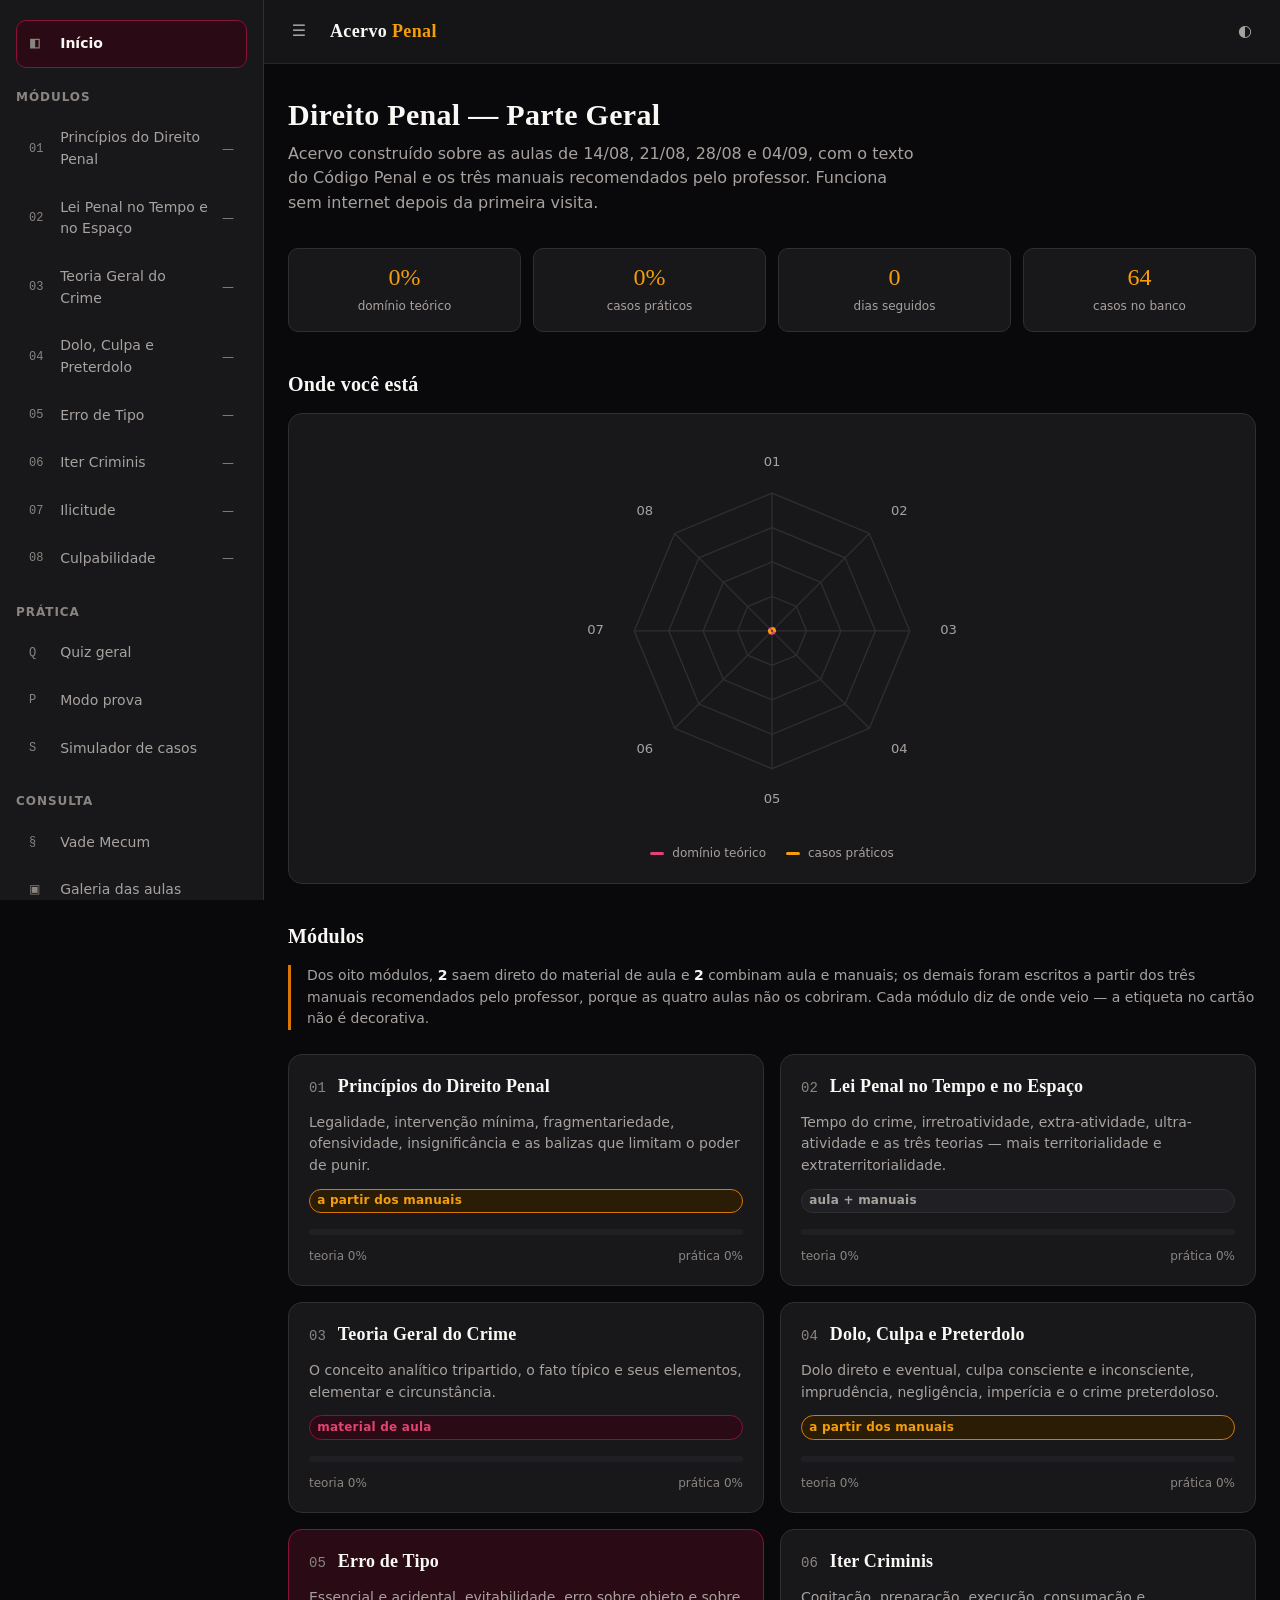
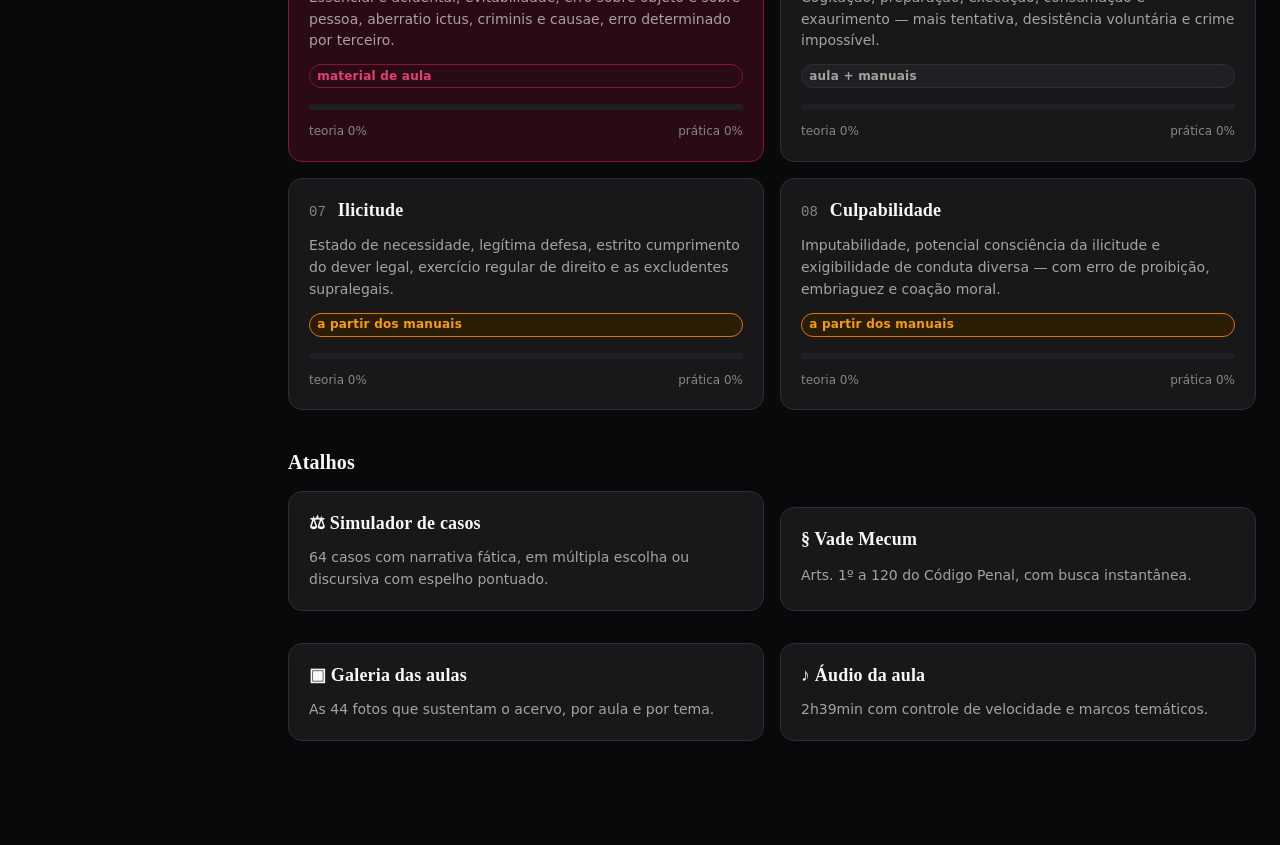
==== index.html @ da3bcff2 "feat: as 7 paginas do acervo, PWA instalavel e conteudo dos 8 modulos Fase 3 do plano.  PAGINAS inde" ====
<!doctype html>
<html lang="pt-BR">
<head>
  <meta charset="utf-8">
  <meta name="viewport" content="width=device-width, initial-scale=1, viewport-fit=cover">
  <title>Acervo Penal — Direito Penal, Parte Geral</title>
  <meta name="description" content="Acervo de estudos de Direito Penal (Parte Geral): módulos, Vade Mecum, simulador de casos práticos, quiz e o áudio das aulas. Funciona offline.">
  <meta name="theme-color" content="#09090B">

  <link rel="manifest" href="manifest.json">
  <link rel="icon" href="favicon.ico" sizes="any">
  <meta name="apple-mobile-web-app-capable" content="yes">
  <meta name="apple-mobile-web-app-status-bar-style" content="black-translucent">
  <meta name="apple-mobile-web-app-title" content="Acervo Penal">

  <link rel="stylesheet" href="css/variables.css">
  <link rel="stylesheet" href="css/base.css">
  <link rel="stylesheet" href="css/layout.css">
  <link rel="stylesheet" href="css/components.css">
  <link rel="stylesheet" href="css/paginas.css">
</head>
<body class="tem-bottomnav">

<a class="skip-link" href="#conteudo">Pular para o conteúdo</a>
<div class="sidebar-backdrop" id="sidebarBackdrop"></div>
<aside class="sidebar" id="sidebar" aria-label="Navegação do acervo"></aside>

<div class="app">
  <header class="topbar">
    <button class="icon-btn menu-toggle" id="btnMenu" aria-label="Abrir menu" aria-expanded="false" aria-controls="sidebar">☰</button>
    <a class="topbar-marca" href="index.html">Acervo <span>Penal</span></a>
    <span class="topbar-espaco"></span>
    <button class="icon-btn" id="btnTema" aria-label="Alternar tema claro e escuro" aria-pressed="false">◐</button>
  </header>

  <main class="main" id="conteudo">
    <div class="container">
      <div class="pagina-cabecalho">
        <h1 class="pagina-titulo">Direito Penal — Parte Geral</h1>
        <p class="pagina-sub">
          Acervo construído sobre as aulas de 14/08, 21/08, 28/08 e 04/09, com o texto
          do Código Penal e os três manuais recomendados pelo professor. Funciona sem
          internet depois da primeira visita.
        </p>
      </div>
      <div id="inicio"></div>
    </div>
  </main>
</div>

<nav class="bottom-nav" id="bottomNav" aria-label="Navegação principal"></nav>

<script src="data/bundle.js"></script>
<script src="js/storage.js"></script>
<script src="js/progress.js"></script>
<script src="js/modules.js"></script>
<script src="js/app.js"></script>
<script src="js/inicio.js"></script>
<script>
  App.iniciarShell("inicio");
  Inicio.iniciar(document.getElementById("inicio"));
</script>

<script>
/* isSecureContext é verdadeiro sob HTTPS e também em localhost, mas falso
   em file:// — que é onde o navegador recusaria o registro e a tentativa
   sujaria o console, coisa que este projeto não admite. */
if ("serviceWorker" in navigator && window.isSecureContext) {
  addEventListener("load", () => {
    navigator.serviceWorker.register("sw.js").catch(() => {});
  });
}
</script>

</body>
</html>
---- css/variables.css ----
/* ═══════════════════════════════════════════════════════════════
   Acervo Penal — tokens de design
   Paleta penalista: vinho bordô + âmbar sobre ônix.

   FONTE ÚNICA DE VERDADE. Nenhum valor cru de cor, espaço, raio,
   sombra ou duração deve aparecer nos outros arquivos CSS. Trocar a
   identidade visual inteira tem de ser editar só este arquivo — é o
   que permite a rodada de refinamento no Astra sem caçar valores.

   ─────────────────────────────────────────────────────────────
   SOBRE OS NÚMEROS DE CONTRASTE NOS COMENTÁRIOS
   Todos foram medidos (WCAG 2.1, fórmula de luminância relativa)
   contra os dois fundos reais do tema escuro: --onix-fundo #09090B
   e --onix-superficie #18181B. O par mais apertado é sempre o da
   superfície, então é ele que decide.

   Exigências: texto ≥ 4,5:1 · texto grande e componentes ≥ 3:1.

   O ACHADO QUE MOLDOU ESTA PALETA
   O vinho bordô #881337 dá 2,08:1 sobre o fundo e 1,85:1 sobre o
   card. Ele reprova não só como texto, mas até como borda ou ícone.
   Isso NÃO o desqualifica: ele continua sendo a cor da identidade —
   só que como PREENCHIMENTO, onde o contraste que importa é o do
   rótulo sobre ele (#FAF8F5 sobre #881337 = 9,02:1, folgado).

   A consequência de desenho é que o vinho manda nos fundos e o
   âmbar manda no que é interativo e no que é texto de destaque.
   Para quando a família vinho precisar mesmo virar texto, existe
   --vinho-texto, a menor variação da mesma matiz que passa.
   ═══════════════════════════════════════════════════════════════ */

:root {
  /* ── Identidade: vinho bordô ────────────────────────────────
     PREENCHIMENTO APENAS. Ver a nota do cabeçalho.               */
  --vinho:        #881337;  /* 2,08 fundo · 1,85 card — só fundo  */
  --vinho-claro:  #991B1B;  /* 2,39 · 2,13 — hover do preenchim.  */
  --vinho-fundo:  #2A0A14;  /* lavagem para faixas e selos        */

  /* Menor clareamento da matiz vinho que passa AA como texto.
     Usar em destaque tipográfico da família vinho no tema escuro. */
  --vinho-texto:  #E54274;  /* 5,08 fundo · 4,52 card — AA texto  */

  /* ── Acento: âmbar ──────────────────────────────────────────
     Passa como texto com folga nos dois fundos, então é ele que
     carrega links, ícones e números.                             */
  --ambar:        #F59E0B;  /* 9,26 fundo · 8,25 card — AA texto  */
  --ambar-escuro: #D97706;  /* 6,24 · 5,56 — AA texto e bordas    */
  --ambar-fundo:  #2B1D05;  /* lavagem para realces               */

  /* ── Ônix: fundos do tema escuro ───────────────────────────── */
  --onix-fundo:      #09090B;
  --onix-superficie: #18181B;
  --onix-elevado:    #202024;
  --onix-hover:      #27272A;
  --borda-sutil:     #2E2E33;

  /* ── Texto do tema escuro ──────────────────────────────────── */
  --pergaminho:      #FAF8F5;  /* 18,77 · 16,71 — títulos          */
  --texto-claro:     #E7E5E4;  /* 15,85 · 14,11 — corpo            */
  --texto-medio:     #A8A29E;  /*  7,89 ·  7,02 — secundário       */
  --texto-apagado:   #8A8580;  /*  5,45 ·  4,85 — legendas         */

  /* ── Estados ────────────────────────────────────────────────
     #DC2626 dá 4,12 / 3,67: aprova como COMPONENTE (≥3) e reprova
     como TEXTO (<4,5). Fica na borda e no fundo do alerta; o texto
     do alerta usa --alerta-texto.                                */
  --alerta:        #DC2626;  /* 4,12 · 3,67 — borda/fundo         */
  --alerta-texto:  #E24B4B;  /* 5,06 · 4,51 — AA texto            */
  --alerta-fundo:  #2B0D0D;
  --sucesso:       #4ADE80;  /* 12,3 · 10,9                       */
  --sucesso-fundo: #0A2416;
  --atencao:       #FBBF24;  /* 11,6 · 10,3                       */

  /* ── Botão primário ────────────────────────────────────────
     O preenchimento é o vinho da identidade; quem precisa passar
     é o rótulo sobre ele, e passa com folga.                     */
  --btn-primario-bg:       var(--vinho);
  --btn-primario-fg:       var(--pergaminho);  /* 9,02 sobre vinho */
  --btn-primario-bg-hover: var(--vinho-claro);
  --btn-primario-fg-hover: var(--pergaminho);  /* 7,84 — ainda AA  */

  /* ── Semânticos: é o que o resto do CSS consome ─────────────
     Nunca use os tokens de paleta acima diretamente nos outros
     arquivos. Consuma daqui — é o que faz o tema claro funcionar
     sem reescrever componente nenhum.                            */
  --bg:            var(--onix-fundo);
  --bg-superficie: var(--onix-superficie);
  --bg-elevado:    var(--onix-elevado);
  --bg-hover:      var(--onix-hover);
  --borda:         var(--borda-sutil);

  --texto:           var(--texto-claro);
  --texto-titulo:    var(--pergaminho);
  --texto-secundario: var(--texto-medio);
  --texto-suave:     var(--texto-apagado);

  --link:       var(--ambar);
  --link-hover: #FBBF24;
  --destaque:   var(--ambar);
  --marca:      var(--vinho);

  /* ── Níveis do simulador de casos práticos ─────────────────
     Todos medidos como texto sobre a superfície do card.         */
  --nivel-1: #4ADE80;  /* básico          — 10,9 */
  --nivel-2: #F59E0B;  /* intermediário   —  8,25 */
  --nivel-3: #E54274;  /* avançado        —  4,52 */
  --nivel-4: #C084FC;  /* alta complexid. —  6,90 */

  /* ── Correção discursiva ───────────────────────────────────── */
  --quesito-ok:      var(--sucesso);
  --quesito-parcial: var(--atencao);
  --quesito-falta:   var(--alerta-texto);

  /* ── Tipografia ────────────────────────────────────────────
     Serifada para o texto de leitura longa e para os títulos —
     é o registro do documento jurídico. Sem serifa para interface,
     rótulos e dados.                                             */
  --fonte-titulo: 'Cinzel', 'Merriweather', Georgia, serif;
  --fonte-leitura: 'Merriweather', Georgia, 'Times New Roman', serif;
  --fonte-ui: 'Source Sans 3', 'Inter', system-ui, -apple-system, sans-serif;
  --fonte-mono: 'JetBrains Mono', ui-monospace, 'Courier New', monospace;

  --texto-xs:   0.75rem;
  --texto-sm:   0.875rem;
  --texto-base: 1rem;
  --texto-lg:   1.125rem;
  --texto-xl:   1.25rem;
  --texto-2xl:  1.5rem;
  --texto-3xl:  1.875rem;
  --texto-4xl:  2.25rem;

  --entrelinha-justa:    1.25;
  --entrelinha-normal:   1.55;
  --entrelinha-relaxada: 1.75;  /* leitura longa em serifada */

  /* ── Espaçamento ───────────────────────────────────────────── */
  --esp-1:  0.25rem;
  --esp-2:  0.5rem;
  --esp-3:  0.75rem;
  --esp-4:  1rem;
  --esp-5:  1.25rem;
  --esp-6:  1.5rem;
  --esp-8:  2rem;
  --esp-10: 2.5rem;
  --esp-12: 3rem;
  --esp-16: 4rem;

  /* ── Raios ─────────────────────────────────────────────────── */
  --raio-sm:   6px;
  --raio-md:   10px;
  --raio-lg:   14px;
  --raio-xl:   20px;
  --raio-full: 999px;

  /* ── Sombras ───────────────────────────────────────────────── */
  --sombra-sm:   0 1px 3px rgba(0, 0, 0, 0.5);
  --sombra-md:   0 4px 24px rgba(0, 0, 0, 0.55);
  --sombra-lg:   0 12px 40px rgba(0, 0, 0, 0.7);
  --sombra-halo: 0 0 0 1px rgba(136, 19, 55, 0.5), 0 0 24px rgba(245, 158, 11, 0.15);

  /* ── Vidro ─────────────────────────────────────────────────── */
  --vidro-bg:     rgba(24, 24, 27, 0.85);
  --vidro-blur:   blur(16px);
  --vidro-borda:  rgba(250, 248, 245, 0.07);

  /* ── Movimento ─────────────────────────────────────────────
     Seção isolada de propósito: as microinterações da rodada no
     Astra entram aqui, sem precisar caçar durações no resto.      */
  --ease:      200ms ease-out;
  --ease-slow: 320ms cubic-bezier(0.22, 1, 0.36, 1);

  /* ── Layout ────────────────────────────────────────────────── */
  --sidebar-w:   264px;
  --conteudo-max: 1080px;
  --header-h:    64px;
  --bottomnav-h: 60px;
}

/* ═══════════════════════════════════════════════════════════════
   TEMA CLARO — "pergaminho"

   Aqui a hierarquia se inverte, e é uma inversão feliz: sobre o
   pergaminho o vinho #881337 dá 9,02:1 e vira excelente cor de
   texto e de link. Já o âmbar #D97706, que brilhava no escuro,
   despenca para 3,01:1 e reprova — precisa escurecer para #A75B05.

   Só tokens são redefinidos. Nenhum componente é reescrito.
   ═══════════════════════════════════════════════════════════════ */

[data-tema="claro"] {
  --bg:            #FAF8F5;
  --bg-superficie: #F5F1EA;
  --bg-elevado:    #EFEAE1;
  --bg-hover:      #E8E2D7;
  --borda:         #DDD5C8;

  --texto:            #1C1917;  /* 16,50 fundo · 15,53 superfície */
  --texto-titulo:     #1C1917;
  --texto-secundario: #57534E;  /*  7,20 ·  6,78 */
  --texto-suave:      #746D69;  /*  4,79 ·  4,51 — mínimo que passa */

  --link:       #881337;  /* 9,02 · 8,50 — o vinho brilha no claro */
  --link-hover: #991B1B;  /* 7,84 · 7,39 */
  --destaque:   #A75B05;  /* âmbar escurecido: 4,78 · 4,50 */
  --marca:      var(--vinho);

  --alerta-texto: #D62323;  /* 4,80 · 4,52 */
  --alerta-fundo: #FDECEC;
  --sucesso-fundo: #E8F6EC;
  --ambar-fundo:  #FBF2E0;
  --vinho-fundo:  #F7E9ED;

  /* Níveis do simulador, reescurecidos para o fundo claro. */
  --nivel-1: #15803D;
  --nivel-2: #A75B05;
  --nivel-3: #A8124A;
  --nivel-4: #7E22CE;

  --sombra-sm:   0 1px 3px rgba(28, 25, 23, 0.10);
  --sombra-md:   0 4px 24px rgba(28, 25, 23, 0.12);
  --sombra-lg:   0 12px 40px rgba(28, 25, 23, 0.16);
  --sombra-halo: 0 0 0 1px rgba(136, 19, 55, 0.35), 0 0 24px rgba(136, 19, 55, 0.10);

  --vidro-bg:    rgba(250, 248, 245, 0.88);
  --vidro-borda: rgba(28, 25, 23, 0.08);
}

/* ═══════════════════════════════════════════════════════════════
   Preferências do sistema
   ═══════════════════════════════════════════════════════════════ */

@media (prefers-reduced-motion: reduce) {
  :root { --ease: 1ms linear; --ease-slow: 1ms linear; }
  *, *::before, *::after {
    animation-duration: 1ms !important;
    animation-iteration-count: 1 !important;
    transition-duration: 1ms !important;
    scroll-behavior: auto !important;
  }
}

@media (prefers-contrast: more) {
  :root {
    --texto-secundario: var(--texto-claro);
    --texto-suave:      var(--texto-medio);
    --borda:            #4A4A52;
  }
  [data-tema="claro"] {
    --texto-secundario: #1C1917;
    --texto-suave:      #44403C;
    --borda:            #B9AE9C;
  }
}
---- css/base.css ----
/* ═══════════════════════════════════════════════════════════════
   base.css — reset, tipografia e acessibilidade de base
   Só consome tokens de variables.css. Nenhum valor literal aqui.
   ═══════════════════════════════════════════════════════════════ */

*, *::before, *::after { box-sizing: border-box; }

html { -webkit-text-size-adjust: 100%; }

body {
  margin: 0;
  background: var(--bg);
  color: var(--texto);
  font-family: var(--fonte-ui);
  font-size: var(--texto-base);
  line-height: var(--entrelinha-normal);
  -webkit-font-smoothing: antialiased;
  transition: background var(--ease), color var(--ease);
}

h1, h2, h3, h4 {
  font-family: var(--fonte-titulo);
  color: var(--texto-titulo);
  line-height: var(--entrelinha-justa);
  margin: 0 0 var(--esp-3);
  font-weight: 600;
  letter-spacing: 0.01em;
}
h1 { font-size: var(--texto-3xl); }
h2 { font-size: var(--texto-2xl); }
h3 { font-size: var(--texto-xl); }
h4 { font-size: var(--texto-lg); }

p { margin: 0 0 var(--esp-4); }

/* Texto de leitura longa vai em serifada: é o registro do documento
   jurídico, e reduz o cansaço em blocos extensos de doutrina. */
.leitura, .enunciado, .acc-inner p, blockquote {
  font-family: var(--fonte-leitura);
  line-height: var(--entrelinha-relaxada);
}

a {
  color: var(--link);
  text-decoration-thickness: 1px;
  text-underline-offset: 2px;
  transition: color var(--ease);
}
a:hover { color: var(--link-hover); }

ul, ol { margin: 0 0 var(--esp-4); padding-left: var(--esp-6); }
li { margin-bottom: var(--esp-2); }

strong { color: var(--texto-titulo); font-weight: 600; }

code, kbd { font-family: var(--fonte-mono); font-size: 0.9em; }

kbd {
  background: var(--bg-elevado);
  border: 1px solid var(--borda);
  border-radius: var(--raio-sm);
  padding: 0.1em 0.4em;
}

blockquote {
  margin: 0 0 var(--esp-4);
  padding: var(--esp-4) var(--esp-5);
  border-left: 3px solid var(--vinho);
  background: var(--vinho-fundo);
  border-radius: 0 var(--raio-md) var(--raio-md) 0;
}
blockquote cite {
  display: block;
  margin-top: var(--esp-3);
  font-family: var(--fonte-ui);
  font-size: var(--texto-sm);
  color: var(--texto-secundario);
  font-style: normal;
}

button, input, textarea, select {
  font: inherit;
  color: inherit;
}
button { cursor: pointer; }

img, svg { max-width: 100%; }

hr {
  border: 0;
  border-top: 1px solid var(--borda);
  margin: var(--esp-8) 0;
}

/* ── Foco ────────────────────────────────────────────────────
   :focus-visible em vez de :focus para o anel não aparecer em
   clique de mouse, só em navegação por teclado.                */
:focus-visible {
  outline: 2px solid var(--ambar);
  outline-offset: 2px;
  border-radius: var(--raio-sm);
}
:focus:not(:focus-visible) { outline: none; }

.skip-link {
  position: absolute;
  top: -60px;
  left: var(--esp-4);
  z-index: 200;
  padding: var(--esp-3) var(--esp-5);
  background: var(--vinho);
  color: var(--pergaminho);
  border-radius: var(--raio-md);
  transition: top var(--ease);
}
.skip-link:focus { top: var(--esp-4); }

.visually-hidden {
  position: absolute;
  width: 1px; height: 1px;
  padding: 0; margin: -1px;
  overflow: hidden;
  clip: rect(0 0 0 0);
  white-space: nowrap;
  border: 0;
}

[hidden], .oculto { display: none !important; }

/* Alvos de toque com no mínimo 44px, exigência de uso no celular. */
@media (pointer: coarse) {
  button, .btn, .chip, a.nav-item { min-height: 44px; }
}
---- css/layout.css ----
/* ═══════════════════════════════════════════════════════════════
   layout.css — shell da aplicação: topbar, sidebar, grid, breakpoints

   Mobile-first. Cinco larguras em todo o projeto, e só:
     480  · estatísticas passam a 4 colunas
     768  · grades a 2 colunas, respiro maior
    1024  · sidebar vira coluna fixa e a bottom-nav some
    1440  · grades a 3 colunas
   máx 1023 · reserva espaço para a bottom-nav
   ═══════════════════════════════════════════════════════════════ */

.app { min-height: 100vh; display: flex; flex-direction: column; }

/* ── Topbar ─────────────────────────────────────────────────── */

.topbar {
  position: sticky;
  top: 0;
  z-index: 50;
  height: var(--header-h);
  display: flex;
  align-items: center;
  gap: var(--esp-3);
  padding: 0 var(--esp-4);
  background: var(--vidro-bg);
  backdrop-filter: var(--vidro-blur);
  border-bottom: 1px solid var(--vidro-borda);
}
.topbar-marca {
  font-family: var(--fonte-titulo);
  font-size: var(--texto-lg);
  font-weight: 600;
  color: var(--texto-titulo);
  text-decoration: none;
  letter-spacing: 0.02em;
}
.topbar-marca span { color: var(--ambar); }
.topbar-espaco { flex: 1; }

/* ── Sidebar ────────────────────────────────────────────────── */

.sidebar {
  position: fixed;
  inset: 0 auto 0 0;
  width: var(--sidebar-w);
  z-index: 90;
  padding: var(--esp-5) var(--esp-4);
  background: var(--bg-superficie);
  border-right: 1px solid var(--borda);
  overflow-y: auto;
  transform: translateX(-100%);
  transition: transform var(--ease-slow);
}
.sidebar.aberta { transform: translateX(0); }

.sidebar-backdrop {
  position: fixed;
  inset: 0;
  z-index: 80;
  background: rgba(0, 0, 0, 0.6);
  opacity: 0;
  pointer-events: none;
  transition: opacity var(--ease);
}
.sidebar-backdrop.visivel { opacity: 1; pointer-events: auto; }

.nav-grupo {
  font-size: var(--texto-xs);
  font-weight: 700;
  letter-spacing: 0.08em;
  text-transform: uppercase;
  color: var(--texto-suave);
  margin: var(--esp-5) 0 var(--esp-2);
}
.nav-grupo:first-child { margin-top: 0; }

.nav-item {
  display: flex;
  align-items: center;
  gap: var(--esp-3);
  padding: var(--esp-3);
  border: 1px solid transparent;
  border-radius: var(--raio-md);
  color: var(--texto-secundario);
  text-decoration: none;
  font-size: var(--texto-sm);
  transition: background var(--ease), color var(--ease), border-color var(--ease);
}
.nav-item:hover { background: var(--bg-hover); color: var(--texto); }

/* O item ativo é marcado por classe E por aria-current. O projeto
   irmão só tinha a classe: leitor de tela não sabia onde estava. */
.nav-item.ativo,
.nav-item[aria-current="page"] {
  background: var(--vinho-fundo);
  border-color: var(--vinho);
  color: var(--texto-titulo);
  font-weight: 600;
}
.nav-item-num {
  font-family: var(--fonte-mono);
  font-size: var(--texto-xs);
  color: var(--texto-suave);
  min-width: 1.6em;
}
.nav-item-txt { flex: 1; }
.nav-item-pct { font-size: var(--texto-xs); color: var(--ambar); }
.nav-item-pct.apagado { color: var(--texto-suave); }
.nav-item[aria-disabled="true"] { opacity: 0.45; pointer-events: none; }

/* ── Conteúdo ───────────────────────────────────────────────── */

.main { flex: 1; padding: var(--esp-6) var(--esp-4) var(--esp-12); }
.container { max-width: var(--conteudo-max); margin: 0 auto; }
.container-estreito { max-width: 720px; margin: 0 auto; }

.pagina-cabecalho { margin-bottom: var(--esp-8); }
.pagina-titulo { font-size: var(--texto-3xl); margin-bottom: var(--esp-2); }
.pagina-sub { color: var(--texto-secundario); max-width: 62ch; }

.secao { margin-bottom: var(--esp-10); }
.secao-titulo {
  display: flex;
  align-items: center;
  gap: var(--esp-3);
  font-size: var(--texto-xl);
  margin-bottom: var(--esp-4);
}

/* ── Grades ─────────────────────────────────────────────────── */

.grade { display: grid; gap: var(--esp-4); grid-template-columns: 1fr; }
.grade-stats { display: grid; gap: var(--esp-3); grid-template-columns: repeat(2, 1fr); }

.stat {
  background: var(--bg-superficie);
  border: 1px solid var(--borda);
  border-radius: var(--raio-md);
  padding: var(--esp-4);
  text-align: center;
}
.stat-valor {
  font-family: var(--fonte-titulo);
  font-size: var(--texto-2xl);
  color: var(--ambar);
  line-height: 1;
}
.stat-rotulo {
  font-size: var(--texto-xs);
  color: var(--texto-secundario);
  margin-top: var(--esp-2);
}

/* ── Bottom-nav (celular) ───────────────────────────────────── */

.bottom-nav {
  position: fixed;
  inset: auto 0 0 0;
  z-index: 60;
  height: var(--bottomnav-h);
  display: flex;
  background: var(--vidro-bg);
  backdrop-filter: var(--vidro-blur);
  border-top: 1px solid var(--vidro-borda);
}
.bn-item {
  flex: 1;
  display: flex;
  flex-direction: column;
  align-items: center;
  justify-content: center;
  gap: 2px;
  color: var(--texto-suave);
  text-decoration: none;
  font-size: var(--texto-xs);
}
.bn-item.ativo, .bn-item[aria-current="page"] { color: var(--ambar); }
.bn-icone { font-size: var(--texto-lg); line-height: 1; }

body.tem-bottomnav .main { padding-bottom: calc(var(--bottomnav-h) + var(--esp-8)); }

/* ── Breakpoints ────────────────────────────────────────────── */

@media (min-width: 480px) {
  .grade-stats { grid-template-columns: repeat(4, 1fr); }
}

@media (min-width: 768px) {
  .main { padding: var(--esp-8) var(--esp-6) var(--esp-16); }
  .grade { grid-template-columns: repeat(2, 1fr); }
}

@media (min-width: 1024px) {
  .sidebar { transform: none; }
  .sidebar-backdrop { display: none; }
  .menu-toggle { display: none; }
  .app { padding-left: var(--sidebar-w); }
  .bottom-nav { display: none; }
  body.tem-bottomnav .main { padding-bottom: var(--esp-16); }
}

@media (min-width: 1440px) {
  .grade { grid-template-columns: repeat(3, 1fr); }
}

@media print {
  .topbar, .sidebar, .bottom-nav, .sidebar-backdrop, .btn, .chip { display: none !important; }
  .app { padding-left: 0; }
  body { background: #fff; color: #000; }
  .acc-corpo { grid-template-rows: 1fr !important; }
}
---- css/components.css ----
/* ═══════════════════════════════════════════════════════════════
   components.css — botões, cartões, selos, chips, tabelas
   ═══════════════════════════════════════════════════════════════ */

/* ── Botões ─────────────────────────────────────────────────── */

.btn {
  display: inline-flex;
  align-items: center;
  justify-content: center;
  gap: var(--esp-2);
  padding: var(--esp-3) var(--esp-5);
  border: 1px solid var(--borda);
  border-radius: var(--raio-md);
  background: var(--bg-elevado);
  color: var(--texto);
  font-size: var(--texto-sm);
  font-weight: 500;
  transition: background var(--ease), border-color var(--ease), color var(--ease), transform var(--ease);
}
.btn:hover { background: var(--bg-hover); border-color: var(--ambar-escuro); }
.btn:active { transform: translateY(1px); }
.btn:disabled { opacity: 0.45; cursor: not-allowed; transform: none; }
.btn:disabled:hover { background: var(--bg-elevado); border-color: var(--borda); }

/* O vinho é a identidade e vive aqui: como PREENCHIMENTO, onde o
   contraste que conta é o do rótulo sobre ele (9,02:1). Ver a nota
   no cabeçalho de variables.css. */
.btn-primario {
  background: var(--btn-primario-bg);
  border-color: var(--btn-primario-bg);
  color: var(--btn-primario-fg);
  font-weight: 600;
}
.btn-primario:hover {
  background: var(--btn-primario-bg-hover);
  border-color: var(--btn-primario-bg-hover);
  color: var(--btn-primario-fg-hover);
}
.btn-primario:disabled:hover { background: var(--btn-primario-bg); }

.btn-fantasma { background: transparent; border-color: transparent; }
.btn-fantasma:hover { background: var(--bg-hover); border-color: var(--borda); }

.btn-sm { padding: var(--esp-2) var(--esp-3); font-size: var(--texto-xs); }
.btn-bloco { width: 100%; }

.icon-btn {
  width: 38px; height: 38px;
  display: inline-grid;
  place-items: center;
  border: 1px solid transparent;
  border-radius: var(--raio-md);
  background: transparent;
  color: var(--texto-secundario);
  transition: background var(--ease), color var(--ease);
}
.icon-btn:hover { background: var(--bg-hover); color: var(--texto); }

/* ── Chips (filtros com estado no próprio ARIA) ─────────────── */

.chip {
  display: inline-flex;
  align-items: center;
  gap: var(--esp-2);
  padding: var(--esp-2) var(--esp-4);
  border: 1px solid var(--borda);
  border-radius: var(--raio-full);
  background: var(--bg-superficie);
  color: var(--texto-secundario);
  font-size: var(--texto-sm);
  transition: all var(--ease);
}
.chip:hover { border-color: var(--ambar-escuro); color: var(--texto); }

/* O CSS lê o próprio atributo de acessibilidade: um estado só, sem
   risco de a classe e o ARIA discordarem. */
.chip[aria-pressed="true"] {
  background: var(--vinho-fundo);
  border-color: var(--vinho);
  color: var(--texto-titulo);
  font-weight: 600;
}
.chip[aria-pressed="true"] .chip-marca { opacity: 1; }
.chip-marca { opacity: 0; color: var(--ambar); transition: opacity var(--ease); }
.chip-contagem { font-size: var(--texto-xs); color: var(--texto-suave); }
.chip:disabled { opacity: 0.4; cursor: not-allowed; }

/* ── Cartões ────────────────────────────────────────────────── */

.card {
  background: var(--bg-superficie);
  border: 1px solid var(--borda);
  border-radius: var(--raio-lg);
  padding: var(--esp-5);
}
.card + .card { margin-top: var(--esp-4); }
.card-titulo {
  font-family: var(--fonte-titulo);
  font-size: var(--texto-lg);
  color: var(--texto-titulo);
  margin: 0 0 var(--esp-3);
}

/* ── Selo de origem ──────────────────────────────────────────
   Existe porque quatro dos oito módulos não têm material de aula.
   Quem estuda precisa saber quando lê a aula e quando lê o manual. */

.selo-fonte {
  display: inline-block;
  padding: 0.15em 0.6em;
  border-radius: var(--raio-full);
  font-family: var(--fonte-ui);
  font-size: var(--texto-xs);
  font-weight: 600;
  letter-spacing: 0.02em;
  white-space: nowrap;
}
.selo-aula   { background: var(--vinho-fundo);  color: var(--vinho-texto);  border: 1px solid var(--vinho); }
.selo-manual { background: var(--ambar-fundo);  color: var(--ambar);        border: 1px solid var(--ambar-escuro); }
.selo-lei    { background: var(--sucesso-fundo); color: var(--sucesso);     border: 1px solid var(--sucesso); }
.selo-misto  { background: var(--bg-elevado);   color: var(--texto-secundario); border: 1px solid var(--borda); }

/* ── Blocos de destaque e alerta ────────────────────────────── */

.destaque {
  background: var(--ambar-fundo);
  border-left: 3px solid var(--ambar);
  border-radius: 0 var(--raio-md) var(--raio-md) 0;
  padding: var(--esp-4) var(--esp-5);
  margin-bottom: var(--esp-4);
}
.destaque-titulo { color: var(--ambar); font-weight: 600; margin-bottom: var(--esp-2); }

/* O #DC2626 fica na BORDA (aprova como componente, 4,12:1) e o texto
   usa --alerta-texto, que passa como texto. Ver variables.css. */
.alerta-bloco {
  background: var(--alerta-fundo);
  border-left: 3px solid var(--alerta);
  border-radius: 0 var(--raio-md) var(--raio-md) 0;
  padding: var(--esp-4) var(--esp-5);
  margin-bottom: var(--esp-4);
}
.alerta-titulo { color: var(--alerta-texto); font-weight: 600; margin-bottom: var(--esp-2); }

/* ── Artigo do Código Penal ─────────────────────────────────── */

.artigo-cp {
  background: var(--bg-elevado);
  border: 1px solid var(--borda);
  border-left: 3px solid var(--ambar-escuro);
  border-radius: 0 var(--raio-md) var(--raio-md) 0;
  padding: var(--esp-4) var(--esp-5);
  margin-bottom: var(--esp-4);
}
.artigo-cp-ref {
  display: inline-block;
  font-family: var(--fonte-ui);
  font-size: var(--texto-sm);
  font-weight: 600;
  margin-bottom: var(--esp-2);
}
.artigo-cp p { font-family: var(--fonte-leitura); margin: 0; }

/* ── Accordion ──────────────────────────────────────────────── */

.acc-item { border-bottom: 1px solid var(--borda); }
.acc-head {
  display: flex;
  align-items: center;
  gap: var(--esp-3);
  width: 100%;
  padding: var(--esp-4) 0;
  background: none;
  border: 0;
  text-align: left;
  color: var(--texto-titulo);
  font-family: var(--fonte-titulo);
  font-size: var(--texto-lg);
}
.acc-tit { flex: 1; }
.acc-seta {
  color: var(--texto-secundario);
  transition: transform var(--ease);
  font-size: var(--texto-xl);
}
.acc-item.aberto .acc-seta { transform: rotate(90deg); }
.acc-corpo { display: grid; grid-template-rows: 0fr; transition: grid-template-rows var(--ease-slow); }
.acc-item.aberto .acc-corpo { grid-template-rows: 1fr; }
.acc-corpo > div { overflow: hidden; }
.acc-inner { padding-bottom: var(--esp-5); }

/* ── Tabelas ────────────────────────────────────────────────── */

.tabela-wrap { margin-bottom: var(--esp-6); }
.tabela-titulo {
  font-family: var(--fonte-titulo);
  color: var(--texto-titulo);
  margin-bottom: var(--esp-2);
}
/* Conteúdo largo rola dentro do próprio contêiner: a página nunca
   ganha rolagem horizontal. */
.tabela-scroll { overflow-x: auto; }
.tabela-responsiva { width: 100%; border-collapse: collapse; font-size: var(--texto-sm); }
.tabela-responsiva th, .tabela-responsiva td {
  padding: var(--esp-3);
  border: 1px solid var(--borda);
  text-align: left;
  vertical-align: top;
}
.tabela-responsiva th { background: var(--bg-elevado); color: var(--texto-titulo); font-weight: 600; }

@media (max-width: 640px) {
  .tabela-responsiva, .tabela-responsiva tbody, .tabela-responsiva tr, .tabela-responsiva td {
    display: block; width: 100%;
  }
  .tabela-responsiva thead { display: none; }
  .tabela-responsiva tr {
    margin-bottom: var(--esp-4);
    border: 1px solid var(--borda);
    border-radius: var(--raio-md);
    overflow: hidden;
  }
  .tabela-responsiva td { border: 0; border-bottom: 1px solid var(--borda); }
  .tabela-responsiva td::before {
    content: attr(data-col);
    display: block;
    font-size: var(--texto-xs);
    font-weight: 600;
    color: var(--ambar);
    margin-bottom: var(--esp-1);
  }
}

/* ── Barra de progresso ─────────────────────────────────────── */

.barra {
  height: 6px;
  background: var(--bg-elevado);
  border-radius: var(--raio-full);
  overflow: hidden;
}
.barra-preenchida {
  height: 100%;
  background: linear-gradient(90deg, var(--vinho), var(--ambar));
  border-radius: var(--raio-full);
  transition: width var(--ease-slow);
}

/* ── Aviso vazio ────────────────────────────────────────────── */

.vazio {
  text-align: center;
  padding: var(--esp-10) var(--esp-5);
  color: var(--texto-secundario);
}
.vazio-icone { font-size: var(--texto-4xl); opacity: 0.5; display: block; margin-bottom: var(--esp-3); }
---- css/paginas.css ----
/* ═══════════════════════════════════════════════════════════════
   paginas.css — o que é específico de cada página do acervo
   Dashboard, Vade Mecum, galeria, player e módulo.
   ═══════════════════════════════════════════════════════════════ */

/* ── Dashboard ──────────────────────────────────────────────── */

.card-modulo {
  display: flex;
  flex-direction: column;
  gap: var(--esp-3);
  padding: var(--esp-5);
  background: var(--bg-superficie);
  border: 1px solid var(--borda);
  border-radius: var(--raio-lg);
  text-decoration: none;
  color: inherit;
  transition: border-color var(--ease), transform var(--ease), box-shadow var(--ease);
}
.card-modulo:hover {
  border-color: var(--vinho);
  transform: translateY(-2px);
  box-shadow: var(--sombra-md);
}
.card-modulo-topo {
  display: flex;
  align-items: baseline;
  gap: var(--esp-3);
}
.card-modulo-num {
  font-family: var(--fonte-mono);
  font-size: var(--texto-sm);
  color: var(--texto-suave);
}
.card-modulo-tit {
  flex: 1;
  font-family: var(--fonte-titulo);
  font-size: var(--texto-lg);
  color: var(--texto-titulo);
  margin: 0;
}
.card-modulo-resumo {
  font-size: var(--texto-sm);
  color: var(--texto-secundario);
  margin: 0;
  flex: 1;
}
.card-modulo-rodape {
  display: flex;
  align-items: center;
  justify-content: space-between;
  gap: var(--esp-3);
  font-size: var(--texto-xs);
  color: var(--texto-suave);
}
.card-modulo .barra { margin-top: var(--esp-1); }

.destaque-modulo { border-color: var(--vinho); background: var(--vinho-fundo); }

/* Radar de domínio, desenhado à mão em SVG. */
.radar { display: block; margin: 0 auto; max-width: 420px; }
.radar-teia { fill: none; stroke: var(--borda); stroke-width: 1; }
.radar-eixo { stroke: var(--borda); stroke-width: 1; }
.radar-area-teoria { fill: rgba(136, 19, 55, 0.35); stroke: var(--vinho-texto); stroke-width: 2; }
.radar-area-pratica { fill: rgba(245, 158, 11, 0.2); stroke: var(--ambar); stroke-width: 2; stroke-dasharray: 4 3; }
.radar-rotulo { fill: var(--texto-secundario); font-size: 10px; font-family: var(--fonte-ui); }
.radar-legenda { display: flex; justify-content: center; gap: var(--esp-5); margin-top: var(--esp-4); font-size: var(--texto-xs); }
.radar-chave { display: inline-flex; align-items: center; gap: var(--esp-2); color: var(--texto-secundario); }
.radar-amostra { width: 14px; height: 3px; border-radius: 2px; display: inline-block; }
.radar-amostra.teoria { background: var(--vinho-texto); }
.radar-amostra.pratica { background: var(--ambar); }

/* ── Vade Mecum ─────────────────────────────────────────────── */

.vm-busca {
  position: sticky;
  top: var(--header-h);
  z-index: 20;
  padding: var(--esp-4) 0;
  background: var(--bg);
  border-bottom: 1px solid var(--borda);
}
.vm-campo {
  width: 100%;
  padding: var(--esp-3) var(--esp-4);
  border: 1px solid var(--borda);
  border-radius: var(--raio-md);
  background: var(--bg-superficie);
  color: var(--texto);
  font-size: var(--texto-base);
}
.vm-campo:focus { border-color: var(--ambar-escuro); }
.vm-contagem { margin-top: var(--esp-2); font-size: var(--texto-sm); color: var(--texto-suave); }

.vm-artigo {
  padding: var(--esp-5) 0;
  border-bottom: 1px solid var(--borda);
}
.vm-artigo-cab { display: flex; align-items: baseline; gap: var(--esp-3); flex-wrap: wrap; }
.vm-numero {
  font-family: var(--fonte-titulo);
  font-size: var(--texto-lg);
  color: var(--ambar);
  white-space: nowrap;
}
.vm-rubrica {
  font-family: var(--fonte-titulo);
  color: var(--texto-titulo);
  font-size: var(--texto-base);
}
.vm-caput { font-family: var(--fonte-leitura); margin: var(--esp-3) 0 0; }
.vm-itens { list-style: none; padding: 0; margin: var(--esp-3) 0 0; }
.vm-itens li {
  font-family: var(--fonte-leitura);
  font-size: var(--texto-sm);
  padding-left: var(--esp-4);
  border-left: 2px solid var(--borda);
  margin-bottom: var(--esp-3);
}
.vm-item-rubrica {
  display: block;
  font-family: var(--fonte-ui);
  font-size: var(--texto-xs);
  font-weight: 600;
  color: var(--ambar);
  margin-bottom: var(--esp-1);
}
.vm-alteracoes {
  margin-top: var(--esp-3);
  font-size: var(--texto-xs);
  color: var(--texto-suave);
}
.vm-marca { background: var(--ambar-fundo); color: var(--ambar); border-radius: 2px; padding: 0 2px; }

/* ── Galeria ────────────────────────────────────────────────── */

.gal-filtros { display: flex; flex-wrap: wrap; gap: var(--esp-2); margin-bottom: var(--esp-6); }
.gal-grade {
  display: grid;
  gap: var(--esp-3);
  grid-template-columns: repeat(auto-fill, minmax(150px, 1fr));
}
.gal-item {
  position: relative;
  display: block;
  padding: 0;
  border: 1px solid var(--borda);
  border-radius: var(--raio-md);
  overflow: hidden;
  background: var(--bg-superficie);
  cursor: zoom-in;
  transition: border-color var(--ease), transform var(--ease);
}
.gal-item:hover { border-color: var(--ambar); transform: translateY(-2px); }
.gal-item img { display: block; width: 100%; height: 150px; object-fit: cover; }
.gal-item-legenda {
  padding: var(--esp-2) var(--esp-3);
  font-size: var(--texto-xs);
  color: var(--texto-secundario);
  text-align: left;
}
.gal-selo-tipo {
  position: absolute;
  top: var(--esp-2);
  left: var(--esp-2);
  padding: 0.1em 0.5em;
  border-radius: var(--raio-full);
  font-size: 10px;
  font-weight: 700;
  background: var(--vidro-bg);
  backdrop-filter: var(--vidro-blur);
  color: var(--texto);
}
.gal-selo-tipo.tipo-lousa { color: var(--vinho-texto); }
.gal-selo-tipo.tipo-slide { color: var(--ambar); }
.gal-selo-tipo.tipo-anotacao { color: var(--sucesso); }

/* Lightbox */
.lightbox {
  position: fixed;
  inset: 0;
  z-index: 200;
  display: grid;
  grid-template-rows: auto 1fr auto;
  background: rgba(0, 0, 0, 0.92);
  backdrop-filter: blur(4px);
}
.lightbox[hidden] { display: none; }
.lb-topo { display: flex; align-items: center; gap: var(--esp-3); padding: var(--esp-3) var(--esp-4); }
.lb-tema { flex: 1; color: var(--pergaminho); font-family: var(--fonte-titulo); }
.lb-palco { display: grid; place-items: center; overflow: auto; padding: var(--esp-3); }
.lb-palco img { max-width: 100%; max-height: 100%; object-fit: contain; border-radius: var(--raio-sm); }
.lb-rodape {
  padding: var(--esp-3) var(--esp-4) var(--esp-5);
  color: var(--texto-medio);
  font-size: var(--texto-sm);
  display: flex;
  align-items: center;
  gap: var(--esp-3);
  flex-wrap: wrap;
}
.lb-nav { display: flex; gap: var(--esp-2); }
.lb-aviso { color: var(--alerta-texto); font-size: var(--texto-xs); }

/* ── Player da aula ─────────────────────────────────────────── */

.player { background: var(--bg-superficie); border: 1px solid var(--borda); border-radius: var(--raio-lg); padding: var(--esp-5); }
.player audio { width: 100%; margin-bottom: var(--esp-4); }
.player-controles { display: flex; flex-wrap: wrap; align-items: center; gap: var(--esp-2); }
.player-rotulo { font-size: var(--texto-sm); color: var(--texto-secundario); margin-right: var(--esp-2); }
.vel[aria-pressed="true"] { background: var(--vinho); border-color: var(--vinho); color: var(--pergaminho); font-weight: 600; }

.marcos { list-style: none; padding: 0; margin: 0; }
.marco {
  display: flex;
  align-items: baseline;
  gap: var(--esp-3);
  padding: var(--esp-3);
  border-bottom: 1px solid var(--borda);
}
.marco-tempo {
  font-family: var(--fonte-mono);
  font-size: var(--texto-sm);
  color: var(--ambar);
  min-width: 5.5ch;
}
.marco-tempo.pendente { color: var(--texto-suave); }
.marco-txt { flex: 1; }
.marco-fonte { display: block; font-size: var(--texto-xs); color: var(--texto-suave); }
.marco-campo {
  width: 7ch;
  padding: var(--esp-1) var(--esp-2);
  border: 1px solid var(--borda);
  border-radius: var(--raio-sm);
  background: var(--bg);
  color: var(--texto);
  font-family: var(--fonte-mono);
  font-size: var(--texto-sm);
}
.grupo-aula { margin-bottom: var(--esp-8); }
.grupo-aula h3 { display: flex; align-items: center; gap: var(--esp-3); }

/* ── Página de módulo ───────────────────────────────────────── */

.mod-selo-linha { display: flex; flex-wrap: wrap; gap: var(--esp-3); align-items: center; margin-bottom: var(--esp-4); }
.mod-aviso-origem {
  font-size: var(--texto-sm);
  color: var(--texto-secundario);
  border-left: 3px solid var(--ambar-escuro);
  padding-left: var(--esp-4);
  margin-bottom: var(--esp-6);
}
.mod-abas { display: flex; gap: var(--esp-2); flex-wrap: wrap; margin-bottom: var(--esp-5); border-bottom: 1px solid var(--borda); }
.aba {
  padding: var(--esp-3) var(--esp-4);
  background: none;
  border: 0;
  border-bottom: 2px solid transparent;
  color: var(--texto-secundario);
  font-size: var(--texto-sm);
}
.aba[aria-selected="true"] { color: var(--ambar); border-bottom-color: var(--ambar); font-weight: 600; }

.flashcard {
  perspective: 1200px;
  min-height: 220px;
  margin-bottom: var(--esp-4);
  cursor: pointer;
}
.flashcard-inner {
  position: relative;
  width: 100%;
  min-height: 220px;
  transition: transform var(--ease-slow);
  transform-style: preserve-3d;
}
.flashcard.virado .flashcard-inner { transform: rotateY(180deg); }
.flashcard-face {
  position: absolute;
  inset: 0;
  display: grid;
  place-items: center;
  padding: var(--esp-6);
  text-align: center;
  backface-visibility: hidden;
  background: var(--bg-superficie);
  border: 1px solid var(--borda);
  border-radius: var(--raio-lg);
  font-family: var(--fonte-leitura);
}
.flashcard-verso { transform: rotateY(180deg); border-color: var(--vinho); background: var(--vinho-fundo); }
.flashcard-dica { font-size: var(--texto-xs); color: var(--texto-suave); text-align: center; margin-bottom: var(--esp-4); }

@media (min-width: 768px) {
  .gal-grade { grid-template-columns: repeat(auto-fill, minmax(190px, 1fr)); }
  .gal-item img { height: 190px; }
}

/* ── Mapa mental (SVG desenhado por modulo.js) ──────────────── */

.mapa { display: block; width: 100%; height: auto; }
.mapa-raiz {
  fill: var(--pergaminho);
  font-family: var(--fonte-titulo);
  font-size: 15px;
  font-weight: 600;
}
.mapa-ramo {
  fill: var(--vinho-texto);
  font-family: var(--fonte-ui);
  font-size: 14px;
  font-weight: 600;
}
.mapa-folha {
  fill: var(--texto-secundario);
  font-family: var(--fonte-ui);
  font-size: 12px;
}

/* ── Quiz e prova ───────────────────────────────────────────── */

.quiz-topo {
  display: flex;
  align-items: center;
  justify-content: space-between;
  gap: var(--esp-3);
  margin-bottom: var(--esp-2);
}
.quiz-topo .barra { flex: 1; margin-left: var(--esp-3); }
.prova-topo .barra { display: none; }

.questao { margin-top: var(--esp-4); }
.questao-tipo { margin-bottom: var(--esp-3); display: inline-block; }
.questao-enunciado { font-size: var(--texto-lg); margin-bottom: var(--esp-5); }

.cloze-campo.correta { border-color: var(--sucesso); }
.cloze-campo.errada { border-color: var(--alerta); }
.marco-campo.errada { border-color: var(--alerta); }

.prova-relogio {
  font-family: var(--fonte-mono);
  font-size: var(--texto-xl);
  color: var(--texto-secundario);
  padding: var(--esp-1) var(--esp-3);
  border: 1px solid var(--borda);
  border-radius: var(--raio-md);
  transition: color var(--ease), border-color var(--ease);
}
/* Os dois últimos minutos mudam de cor: é aviso, não enfeite. */
.prova-relogio.alerta { color: var(--atencao); border-color: var(--atencao); }
.prova-relogio.critico { color: var(--alerta-texto); border-color: var(--alerta); }
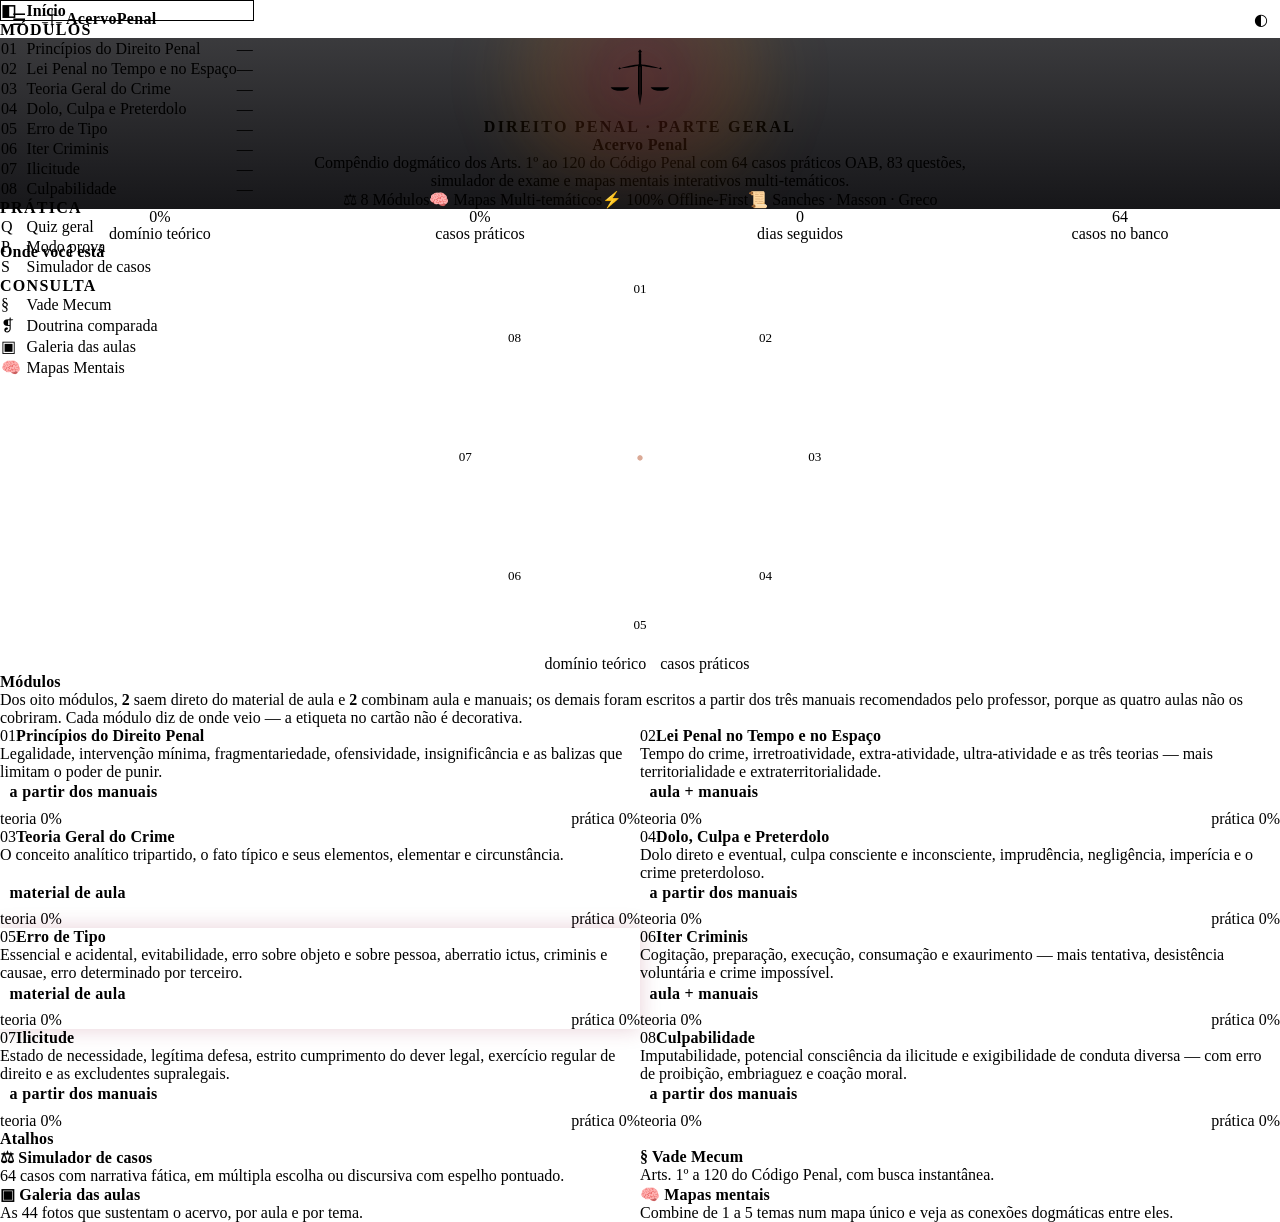
==== commit aa7142bd: "style: acabamento visual de alto padrao, emblema oficial da espada-balanca e polimento dos mapas men" ====
--- a/index.html
+++ b/index.html
@@ -4,7 +4,7 @@
   <meta charset="utf-8">
   <meta name="viewport" content="width=device-width, initial-scale=1, viewport-fit=cover">
   <title>Acervo Penal — Direito Penal, Parte Geral</title>
-  <meta name="description" content="Acervo de estudos de Direito Penal (Parte Geral): módulos, Vade Mecum, simulador de casos práticos, quiz e o áudio das aulas. Funciona offline.">
+  <meta name="description" content="Acervo de estudos de Direito Penal (Parte Geral): módulos, Vade Mecum, simulador de casos práticos OAB, quiz e mapas mentais interativos. Funciona offline.">
   <meta name="theme-color" content="#09090B">
 
   <link rel="manifest" href="manifest.json">
@@ -35,13 +35,40 @@
 
   <main class="main" id="conteudo">
     <div class="container">
-      <div class="pagina-cabecalho">
-        <h1 class="pagina-titulo">Direito Penal — Parte Geral</h1>
-        <p class="pagina-sub">
-          Acervo construído sobre as aulas de 14/08, 21/08, 28/08 e 04/09, com o texto
-          do Código Penal e os três manuais recomendados pelo professor. Funciona sem
-          internet depois da primeira visita.
+      <div class="hero-penal">
+        <div class="hero-emblema-wrapper">
+          <svg class="emblema-svg" viewBox="0 0 100 100" width="80" height="80" aria-hidden="true">
+            <circle cx="50" cy="50" r="43.5" fill="none" class="emb-anel" stroke-width="4.8"/>
+            <line x1="24.5" y1="38" x2="14" y2="61.5" class="emb-corda" stroke-width="1.2"/>
+            <line x1="24.5" y1="38" x2="36" y2="61.5" class="emb-corda" stroke-width="1.2"/>
+            <path d="M 13.5,61.5 L 36.5,61.5 C 36.5,61.5 35,66 25,66 C 15,66 13.5,61.5 13.5,61.5 Z" class="emb-prato-esq"/>
+            <line x1="75.5" y1="38" x2="64" y2="61.5" class="emb-corda" stroke-width="1.2"/>
+            <line x1="75.5" y1="38" x2="86" y2="61.5" class="emb-corda" stroke-width="1.2"/>
+            <path d="M 63.5,61.5 L 86.5,61.5 C 86.5,61.5 85,66 75,66 C 65,66 63.5,61.5 63.5,61.5 Z" class="emb-prato-dir"/>
+            <path d="M 50,33 C 42,33 32,35.2 24.5,38 C 31,37.8 41,36 47,35 Z" class="emb-guarda-esq"/>
+            <path d="M 50,33 C 58,33 68,35.2 75.5,38 C 69,37.8 59,36 53,35 Z" class="emb-guarda-dir"/>
+            <polygon points="24.5,36.5 26.2,38 24.5,39.5 22.8,38" class="emb-detalhe-ouro"/>
+            <polygon points="75.5,36.5 77.2,38 75.5,39.5 73.8,38" class="emb-detalhe-ouro"/>
+            <path d="M 50,14.2 L 52.4,17.2 L 50.8,18.8 L 49.2,18.8 L 47.6,17.2 Z" class="emb-detalhe-ouro"/>
+            <rect x="48.5" y="18.8" width="3" height="14.2" rx="1" class="emb-cabo"/>
+            <polygon points="50,31.5 53,34 50,36.5 47,34" class="emb-detalhe-ouro"/>
+            <path d="M 47.5,35 L 49.7,35 L 49.7,71.5 L 50,84.5 L 47.5,69.5 Z" class="emb-lamina-esq"/>
+            <path d="M 52.5,35 L 50.3,35 L 50.3,71.5 L 50,84.5 L 52.5,69.5 Z" class="emb-lamina-dir"/>
+            <line x1="50" y1="35" x2="50" y2="84.5" class="emb-fio" stroke-width="0.7"/>
+          </svg>
+        </div>
+        <span class="hero-selo">DIREITO PENAL · PARTE GERAL</span>
+        <h1 class="hero-titulo">Acervo Penal</h1>
+        <p class="hero-sub">
+          Compêndio dogmático dos Arts. 1º ao 120 do Código Penal com 64 casos práticos OAB,
+          83 questões, simulador de exame e mapas mentais interativos multi-temáticos.
         </p>
+        <div class="hero-badges">
+          <span class="hero-badge">⚖ 8 Módulos</span>
+          <span class="hero-badge">🧠 Mapas Multi-temáticos</span>
+          <span class="hero-badge">⚡ 100% Offline-First</span>
+          <span class="hero-badge">📜 Sanches · Masson · Greco</span>
+        </div>
       </div>
       <div id="inicio"></div>
     </div>
--- a/css/variables.css
+++ b/css/variables.css
@@ -27,7 +27,7 @@
    âmbar manda no que é interativo e no que é texto de destaque.
    Para quando a família vinho precisar mesmo virar texto, existe
    --vinho-texto, a menor variação da mesma matiz que passa.
-   ═══════════════════════════════════════════════════════════════ */
+   @import url('https://fonts.googleapis.com/css2?family=Cinzel:wght@500;600;700;800&family=Inter:wght@400;500;600;700&display=swap');
 
 :root {
   /* ── Identidade: vinho bordô ────────────────────────────────
@@ -197,14 +197,32 @@
   --texto:            #1C1917;  /* 16,50 fundo · 15,53 superfície */
   --texto-titulo:     #1C1917;
   --texto-secundario: #57534E;  /*  7,20 ·  6,78 */
-  --texto-suave:      #746D69;  /*  4,79 ·  4,51 — mínimo que passa */
+  --texto-suave:      #69625F;  /* 4,6+ em todos os fundos claros, inclusive as lavagens */
 
   --link:       #881337;  /* 9,02 · 8,50 — o vinho brilha no claro */
   --link-hover: #991B1B;  /* 7,84 · 7,39 */
   --destaque:   #A75B05;  /* âmbar escurecido: 4,78 · 4,50 */
   --marca:      var(--vinho);
 
-  --alerta-texto: #D62323;  /* 4,80 · 4,52 */
+  /* ── Tokens de paleta que viram TEXTO ───────────────────────
+     Estes existem porque 44 declaracoes pelo CSS usam
+     `color: var(--ambar)`, `var(--sucesso)` e afins. No tema escuro
+     eles brilham; sobre o pergaminho reprovam todos — o ambar #F59E0B
+     cai para 2,0:1 e o verde #4ADE80 some no fundo.
+
+     Redefinir aqui o proprio token conserta os 44 pontos de uma vez,
+     em vez de caçar cada regra. Os valores sao a menor variacao de
+     cada matiz que passa 4,5:1 em TODOS os fundos claros do tema
+     (pagina, superficie, elevado e as lavagens de destaque).        */
+  --ambar:        #935F06;  /* 4,52 no pior fundo claro */
+  --ambar-escuro: #A05804;  /* 4,50 */
+  --sucesso:      #167A3B;  /* 4,52 */
+  --atencao:      #896403;  /* 4,51 */
+  /* O vinho da identidade passa com folga sobre o pergaminho (8,50),
+     entao aqui ele proprio faz o papel que --vinho-texto faz no escuro. */
+  --vinho-texto:  #881337;  /* 9,02 · 8,50 */
+
+  --alerta-texto: #C22020;  /* 4,6+ inclusive sobre --alerta-fundo */
   --alerta-fundo: #FDECEC;
   --sucesso-fundo: #E8F6EC;
   --ambar-fundo:  #FBF2E0;
--- a/css/base.css
+++ b/css/base.css
@@ -9,13 +9,13 @@
 
 body {
   margin: 0;
-  background: var(--bg);
+  background-color: var(--bg);
   color: var(--texto);
   font-family: var(--fonte-ui);
   font-size: var(--texto-base);
   line-height: var(--entrelinha-normal);
   -webkit-font-smoothing: antialiased;
-  transition: background var(--ease), color var(--ease);
+  transition: background-color var(--ease), color var(--ease);
 }
 
 h1, h2, h3, h4 {
@@ -56,7 +56,7 @@
 code, kbd { font-family: var(--fonte-mono); font-size: 0.9em; }
 
 kbd {
-  background: var(--bg-elevado);
+  background-color: var(--bg-elevado);
   border: 1px solid var(--borda);
   border-radius: var(--raio-sm);
   padding: 0.1em 0.4em;
@@ -66,7 +66,7 @@
   margin: 0 0 var(--esp-4);
   padding: var(--esp-4) var(--esp-5);
   border-left: 3px solid var(--vinho);
-  background: var(--vinho-fundo);
+  background-color: var(--vinho-fundo);
   border-radius: 0 var(--raio-md) var(--raio-md) 0;
 }
 blockquote cite {
@@ -108,7 +108,7 @@
   left: var(--esp-4);
   z-index: 200;
   padding: var(--esp-3) var(--esp-5);
-  background: var(--vinho);
+  background-color: var(--vinho);
   color: var(--pergaminho);
   border-radius: var(--raio-md);
   transition: top var(--ease);
--- a/css/layout.css
+++ b/css/layout.css
@@ -22,11 +22,14 @@
   align-items: center;
   gap: var(--esp-3);
   padding: 0 var(--esp-4);
-  background: var(--vidro-bg);
+  background-color: var(--vidro-bg);
   backdrop-filter: var(--vidro-blur);
   border-bottom: 1px solid var(--vidro-borda);
 }
 .topbar-marca {
+  display: inline-flex;
+  align-items: center;
+  gap: var(--esp-2);
   font-family: var(--fonte-titulo);
   font-size: var(--texto-lg);
   font-weight: 600;
@@ -35,6 +38,15 @@
   letter-spacing: 0.02em;
 }
 .topbar-marca span { color: var(--ambar); }
+.topbar-emblema {
+  width: 28px;
+  height: 28px;
+  flex-shrink: 0;
+  transition: transform var(--ease);
+}
+.topbar-marca:hover .topbar-emblema {
+  transform: scale(1.08) rotate(-2deg);
+}
 .topbar-espaco { flex: 1; }
 
 /* ── Sidebar ────────────────────────────────────────────────── */
@@ -45,7 +57,7 @@
   width: var(--sidebar-w);
   z-index: 90;
   padding: var(--esp-5) var(--esp-4);
-  background: var(--bg-superficie);
+  background-color: var(--bg-superficie);
   border-right: 1px solid var(--borda);
   overflow-y: auto;
   transform: translateX(-100%);
@@ -57,7 +69,7 @@
   position: fixed;
   inset: 0;
   z-index: 80;
-  background: rgba(0, 0, 0, 0.6);
+  background-color: rgba(0, 0, 0, 0.6);
   opacity: 0;
   pointer-events: none;
   transition: opacity var(--ease);
@@ -84,15 +96,15 @@
   color: var(--texto-secundario);
   text-decoration: none;
   font-size: var(--texto-sm);
-  transition: background var(--ease), color var(--ease), border-color var(--ease);
-}
-.nav-item:hover { background: var(--bg-hover); color: var(--texto); }
+  transition: background-color var(--ease), color var(--ease), border-color var(--ease);
+}
+.nav-item:hover { background-color: var(--bg-hover); color: var(--texto); }
 
 /* O item ativo é marcado por classe E por aria-current. O projeto
    irmão só tinha a classe: leitor de tela não sabia onde estava. */
 .nav-item.ativo,
 .nav-item[aria-current="page"] {
-  background: var(--vinho-fundo);
+  background-color: var(--vinho-fundo);
   border-color: var(--vinho);
   color: var(--texto-titulo);
   font-weight: 600;
@@ -133,7 +145,7 @@
 .grade-stats { display: grid; gap: var(--esp-3); grid-template-columns: repeat(2, 1fr); }
 
 .stat {
-  background: var(--bg-superficie);
+  background-color: var(--bg-superficie);
   border: 1px solid var(--borda);
   border-radius: var(--raio-md);
   padding: var(--esp-4);
@@ -159,7 +171,7 @@
   z-index: 60;
   height: var(--bottomnav-h);
   display: flex;
-  background: var(--vidro-bg);
+  background-color: var(--vidro-bg);
   backdrop-filter: var(--vidro-blur);
   border-top: 1px solid var(--vidro-borda);
 }
@@ -206,6 +218,6 @@
 @media print {
   .topbar, .sidebar, .bottom-nav, .sidebar-backdrop, .btn, .chip { display: none !important; }
   .app { padding-left: 0; }
-  body { background: #fff; color: #000; }
+  body { background-color: #fff; color: #000; }
   .acc-corpo { grid-template-rows: 1fr !important; }
 }
--- a/css/components.css
+++ b/css/components.css
@@ -12,35 +12,35 @@
   padding: var(--esp-3) var(--esp-5);
   border: 1px solid var(--borda);
   border-radius: var(--raio-md);
-  background: var(--bg-elevado);
+  background-color: var(--bg-elevado);
   color: var(--texto);
   font-size: var(--texto-sm);
   font-weight: 500;
-  transition: background var(--ease), border-color var(--ease), color var(--ease), transform var(--ease);
-}
-.btn:hover { background: var(--bg-hover); border-color: var(--ambar-escuro); }
+  transition: background-color var(--ease), border-color var(--ease), color var(--ease), transform var(--ease);
+}
+.btn:hover { background-color: var(--bg-hover); border-color: var(--ambar-escuro); }
 .btn:active { transform: translateY(1px); }
 .btn:disabled { opacity: 0.45; cursor: not-allowed; transform: none; }
-.btn:disabled:hover { background: var(--bg-elevado); border-color: var(--borda); }
+.btn:disabled:hover { background-color: var(--bg-elevado); border-color: var(--borda); }
 
 /* O vinho é a identidade e vive aqui: como PREENCHIMENTO, onde o
    contraste que conta é o do rótulo sobre ele (9,02:1). Ver a nota
    no cabeçalho de variables.css. */
 .btn-primario {
-  background: var(--btn-primario-bg);
+  background-color: var(--btn-primario-bg);
   border-color: var(--btn-primario-bg);
   color: var(--btn-primario-fg);
   font-weight: 600;
 }
 .btn-primario:hover {
-  background: var(--btn-primario-bg-hover);
+  background-color: var(--btn-primario-bg-hover);
   border-color: var(--btn-primario-bg-hover);
   color: var(--btn-primario-fg-hover);
 }
-.btn-primario:disabled:hover { background: var(--btn-primario-bg); }
-
-.btn-fantasma { background: transparent; border-color: transparent; }
-.btn-fantasma:hover { background: var(--bg-hover); border-color: var(--borda); }
+.btn-primario:disabled:hover { background-color: var(--btn-primario-bg); }
+
+.btn-fantasma { background-color: transparent; border-color: transparent; }
+.btn-fantasma:hover { background-color: var(--bg-hover); border-color: var(--borda); }
 
 .btn-sm { padding: var(--esp-2) var(--esp-3); font-size: var(--texto-xs); }
 .btn-bloco { width: 100%; }
@@ -51,11 +51,11 @@
   place-items: center;
   border: 1px solid transparent;
   border-radius: var(--raio-md);
-  background: transparent;
-  color: var(--texto-secundario);
-  transition: background var(--ease), color var(--ease);
-}
-.icon-btn:hover { background: var(--bg-hover); color: var(--texto); }
+  background-color: transparent;
+  color: var(--texto-secundario);
+  transition: background-color var(--ease), color var(--ease);
+}
+.icon-btn:hover { background-color: var(--bg-hover); color: var(--texto); }
 
 /* ── Chips (filtros com estado no próprio ARIA) ─────────────── */
 
@@ -66,7 +66,7 @@
   padding: var(--esp-2) var(--esp-4);
   border: 1px solid var(--borda);
   border-radius: var(--raio-full);
-  background: var(--bg-superficie);
+  background-color: var(--bg-superficie);
   color: var(--texto-secundario);
   font-size: var(--texto-sm);
   transition: all var(--ease);
@@ -76,7 +76,7 @@
 /* O CSS lê o próprio atributo de acessibilidade: um estado só, sem
    risco de a classe e o ARIA discordarem. */
 .chip[aria-pressed="true"] {
-  background: var(--vinho-fundo);
+  background-color: var(--vinho-fundo);
   border-color: var(--vinho);
   color: var(--texto-titulo);
   font-weight: 600;
@@ -89,7 +89,7 @@
 /* ── Cartões ────────────────────────────────────────────────── */
 
 .card {
-  background: var(--bg-superficie);
+  background-color: var(--bg-superficie);
   border: 1px solid var(--borda);
   border-radius: var(--raio-lg);
   padding: var(--esp-5);
@@ -116,15 +116,15 @@
   letter-spacing: 0.02em;
   white-space: nowrap;
 }
-.selo-aula   { background: var(--vinho-fundo);  color: var(--vinho-texto);  border: 1px solid var(--vinho); }
-.selo-manual { background: var(--ambar-fundo);  color: var(--ambar);        border: 1px solid var(--ambar-escuro); }
-.selo-lei    { background: var(--sucesso-fundo); color: var(--sucesso);     border: 1px solid var(--sucesso); }
-.selo-misto  { background: var(--bg-elevado);   color: var(--texto-secundario); border: 1px solid var(--borda); }
+.selo-aula   { background-color: var(--vinho-fundo);  color: var(--vinho-texto);  border: 1px solid var(--vinho); }
+.selo-manual { background-color: var(--ambar-fundo);  color: var(--ambar);        border: 1px solid var(--ambar-escuro); }
+.selo-lei    { background-color: var(--sucesso-fundo); color: var(--sucesso);     border: 1px solid var(--sucesso); }
+.selo-misto  { background-color: var(--bg-elevado);   color: var(--texto-secundario); border: 1px solid var(--borda); }
 
 /* ── Blocos de destaque e alerta ────────────────────────────── */
 
 .destaque {
-  background: var(--ambar-fundo);
+  background-color: var(--ambar-fundo);
   border-left: 3px solid var(--ambar);
   border-radius: 0 var(--raio-md) var(--raio-md) 0;
   padding: var(--esp-4) var(--esp-5);
@@ -135,7 +135,7 @@
 /* O #DC2626 fica na BORDA (aprova como componente, 4,12:1) e o texto
    usa --alerta-texto, que passa como texto. Ver variables.css. */
 .alerta-bloco {
-  background: var(--alerta-fundo);
+  background-color: var(--alerta-fundo);
   border-left: 3px solid var(--alerta);
   border-radius: 0 var(--raio-md) var(--raio-md) 0;
   padding: var(--esp-4) var(--esp-5);
@@ -146,7 +146,7 @@
 /* ── Artigo do Código Penal ─────────────────────────────────── */
 
 .artigo-cp {
-  background: var(--bg-elevado);
+  background-color: var(--bg-elevado);
   border: 1px solid var(--borda);
   border-left: 3px solid var(--ambar-escuro);
   border-radius: 0 var(--raio-md) var(--raio-md) 0;
@@ -208,7 +208,7 @@
   text-align: left;
   vertical-align: top;
 }
-.tabela-responsiva th { background: var(--bg-elevado); color: var(--texto-titulo); font-weight: 600; }
+.tabela-responsiva th { background-color: var(--bg-elevado); color: var(--texto-titulo); font-weight: 600; }
 
 @media (max-width: 640px) {
   .tabela-responsiva, .tabela-responsiva tbody, .tabela-responsiva tr, .tabela-responsiva td {
@@ -236,7 +236,7 @@
 
 .barra {
   height: 6px;
-  background: var(--bg-elevado);
+  background-color: var(--bg-elevado);
   border-radius: var(--raio-full);
   overflow: hidden;
 }
@@ -255,3 +255,173 @@
   color: var(--texto-secundario);
 }
 .vazio-icone { font-size: var(--texto-4xl); opacity: 0.5; display: block; margin-bottom: var(--esp-3); }
+
+/* ── Correções de tela estreita ──────────────────────────────
+   Medido a 375x812: o selo de origem tem `white-space: nowrap` e
+   carrega a referência inteira ("material de aula · caderno 150046").
+   Dentro do cabeçalho do accordion isso empurrava a linha para 555 px
+   e a página inteira ganhava 180 px de rolagem horizontal. Abaixo de
+   768 px ele passa a quebrar; o nowrap segue valendo no desktop, onde
+   sobra espaço e a quebra ficaria feia.                              */
+
+.acc-head { flex-wrap: wrap; min-width: 0; }
+.acc-tit { min-width: 0; overflow-wrap: anywhere; }
+
+@media (max-width: 767px) {
+  .selo-fonte { white-space: normal; overflow-wrap: anywhere; }
+}
+
+/* Contêiner de rolagem em contexto flex/grid não encolhe abaixo do
+   conteúdo sem isto: `min-width: auto` é o padrão e faz o pai crescer
+   em vez de o filho rolar. */
+.tabela-scroll { min-width: 0; max-width: 100%; }
+
+/* Alvos de toque: campos de formulário também precisam dos 44 px.
+   A regra de base.css cobria botões e chips, mas não inputs. Links
+   dentro de texto corrido ficam de fora de propósito — forçá-los a
+   44 px quebraria o fluxo do parágrafo. */
+@media (pointer: coarse) {
+  input:not([type="range"]):not([type="checkbox"]):not([type="radio"]),
+  select,
+  textarea { min-height: 44px; }
+  .marco-campo { min-height: 44px; }
+}
+
+/* ── Emblema Oficial da Espada-Balança ──────────────────────── */
+.emblema-svg {
+  display: inline-block;
+  vertical-align: middle;
+}
+.emblema-svg .emb-anel {
+  stroke: var(--ambar);
+}
+.emblema-svg .emb-corda {
+  stroke: var(--ambar);
+}
+.emblema-svg .emb-detalhe-ouro {
+  fill: var(--ambar);
+}
+.emblema-svg .emb-prato-esq,
+.emblema-svg .emb-guarda-esq,
+.emblema-svg .emb-lamina-esq,
+.emblema-svg .emb-cabo {
+  fill: var(--vinho);
+}
+.emblema-svg .emb-prato-dir,
+.emblema-svg .emb-guarda-dir,
+.emblema-svg .emb-lamina-dir {
+  fill: var(--vinho-claro);
+}
+.emblema-svg .emb-fio {
+  stroke: var(--ambar);
+  opacity: 0.85;
+}
+
+/* ── Hero Solene da Página Inicial ──────────────────────────── */
+.hero-penal {
+  position: relative;
+  display: flex;
+  flex-direction: column;
+  align-items: center;
+  text-align: center;
+  padding: var(--esp-8) var(--esp-5);
+  margin-bottom: var(--esp-6);
+  background: linear-gradient(180deg, rgba(24, 24, 27, 0.85) 0%, rgba(18, 18, 21, 0.98) 100%);
+  border: 1px solid var(--borda);
+  border-radius: var(--raio-xl);
+  overflow: hidden;
+  box-shadow: var(--sombra-md);
+}
+
+[data-tema="claro"] .hero-penal {
+  background: linear-gradient(180deg, #FFFFFF 0%, #F5F1EA 100%);
+  border-color: var(--borda);
+}
+
+.hero-penal::before {
+  content: "";
+  position: absolute;
+  top: -60px;
+  left: 50%;
+  transform: translateX(-50%);
+  width: 320px;
+  height: 200px;
+  background: radial-gradient(circle, rgba(136, 19, 55, 0.35) 0%, rgba(217, 119, 6, 0.15) 50%, transparent 80%);
+  pointer-events: none;
+  filter: blur(28px);
+}
+
+.hero-emblema-wrapper {
+  position: relative;
+  margin-bottom: var(--esp-4);
+  display: inline-grid;
+  place-items: center;
+}
+
+.hero-emblema-wrapper .emblema-svg {
+  width: 80px;
+  height: 80px;
+  filter: drop-shadow(0 0 18px rgba(217, 119, 6, 0.35));
+  transition: transform var(--ease-slow);
+}
+
+.hero-emblema-wrapper:hover .emblema-svg {
+  transform: scale(1.06) rotate(1deg);
+}
+
+.hero-selo {
+  display: inline-block;
+  font-family: var(--fonte-ui);
+  font-size: var(--texto-xs);
+  font-weight: 700;
+  letter-spacing: 0.14em;
+  text-transform: uppercase;
+  color: var(--ambar);
+  margin-bottom: var(--esp-2);
+}
+
+.hero-titulo {
+  font-family: var(--fonte-titulo);
+  font-size: var(--texto-3xl);
+  font-weight: 700;
+  color: var(--texto-titulo);
+  line-height: var(--entrelinha-justa);
+  margin-bottom: var(--esp-3);
+  letter-spacing: 0.02em;
+}
+
+.hero-sub {
+  max-width: 680px;
+  font-size: var(--texto-base);
+  color: var(--texto-secundario);
+  line-height: var(--entrelinha-normal);
+  margin-bottom: var(--esp-5);
+}
+
+.hero-badges {
+  display: flex;
+  flex-wrap: wrap;
+  justify-content: center;
+  gap: var(--esp-2);
+}
+
+.hero-badge {
+  display: inline-flex;
+  align-items: center;
+  gap: var(--esp-1);
+  padding: var(--esp-1) var(--esp-3);
+  border: 1px solid var(--borda);
+  border-radius: var(--raio-full);
+  background: var(--bg-superficie);
+  font-family: var(--fonte-ui);
+  font-size: var(--texto-xs);
+  font-weight: 500;
+  color: var(--texto-secundario);
+  transition: border-color var(--ease), color var(--ease);
+}
+
+.hero-badge:hover {
+  border-color: var(--ambar);
+  color: var(--texto);
+}
+
--- a/css/paginas.css
+++ b/css/paginas.css
@@ -10,17 +10,18 @@
   flex-direction: column;
   gap: var(--esp-3);
   padding: var(--esp-5);
-  background: var(--bg-superficie);
+  background-color: var(--bg-superficie);
   border: 1px solid var(--borda);
   border-radius: var(--raio-lg);
   text-decoration: none;
   color: inherit;
+  box-shadow: var(--sombra-sm);
   transition: border-color var(--ease), transform var(--ease), box-shadow var(--ease);
 }
 .card-modulo:hover {
-  border-color: var(--vinho);
-  transform: translateY(-2px);
-  box-shadow: var(--sombra-md);
+  border-color: var(--vinho-claro);
+  transform: translateY(-3px);
+  box-shadow: 0 10px 28px -4px rgba(0, 0, 0, 0.55), 0 0 0 1px rgba(136, 19, 55, 0.35);
 }
 .card-modulo-topo {
   display: flex;
@@ -55,7 +56,11 @@
 }
 .card-modulo .barra { margin-top: var(--esp-1); }
 
-.destaque-modulo { border-color: var(--vinho); background: var(--vinho-fundo); }
+.destaque-modulo {
+  border-color: var(--vinho);
+  background: linear-gradient(180deg, var(--vinho-fundo) 0%, var(--bg-superficie) 100%);
+  box-shadow: 0 0 20px rgba(136, 19, 55, 0.2);
+}
 
 /* Radar de domínio, desenhado à mão em SVG. */
 .radar { display: block; margin: 0 auto; max-width: 420px; }
@@ -67,8 +72,8 @@
 .radar-legenda { display: flex; justify-content: center; gap: var(--esp-5); margin-top: var(--esp-4); font-size: var(--texto-xs); }
 .radar-chave { display: inline-flex; align-items: center; gap: var(--esp-2); color: var(--texto-secundario); }
 .radar-amostra { width: 14px; height: 3px; border-radius: 2px; display: inline-block; }
-.radar-amostra.teoria { background: var(--vinho-texto); }
-.radar-amostra.pratica { background: var(--ambar); }
+.radar-amostra.teoria { background-color: var(--vinho-texto); }
+.radar-amostra.pratica { background-color: var(--ambar); }
 
 /* ── Vade Mecum ─────────────────────────────────────────────── */
 
@@ -77,7 +82,7 @@
   top: var(--header-h);
   z-index: 20;
   padding: var(--esp-4) 0;
-  background: var(--bg);
+  background-color: var(--bg);
   border-bottom: 1px solid var(--borda);
 }
 .vm-campo {
@@ -85,7 +90,7 @@
   padding: var(--esp-3) var(--esp-4);
   border: 1px solid var(--borda);
   border-radius: var(--raio-md);
-  background: var(--bg-superficie);
+  background-color: var(--bg-superficie);
   color: var(--texto);
   font-size: var(--texto-base);
 }
@@ -130,7 +135,7 @@
   font-size: var(--texto-xs);
   color: var(--texto-suave);
 }
-.vm-marca { background: var(--ambar-fundo); color: var(--ambar); border-radius: 2px; padding: 0 2px; }
+.vm-marca { background-color: var(--ambar-fundo); color: var(--ambar); border-radius: 2px; padding: 0 2px; }
 
 /* ── Galeria ────────────────────────────────────────────────── */
 
@@ -147,7 +152,7 @@
   border: 1px solid var(--borda);
   border-radius: var(--raio-md);
   overflow: hidden;
-  background: var(--bg-superficie);
+  background-color: var(--bg-superficie);
   cursor: zoom-in;
   transition: border-color var(--ease), transform var(--ease);
 }
@@ -167,7 +172,7 @@
   border-radius: var(--raio-full);
   font-size: 10px;
   font-weight: 700;
-  background: var(--vidro-bg);
+  background-color: var(--vidro-bg);
   backdrop-filter: var(--vidro-blur);
   color: var(--texto);
 }
@@ -182,7 +187,7 @@
   z-index: 200;
   display: grid;
   grid-template-rows: auto 1fr auto;
-  background: rgba(0, 0, 0, 0.92);
+  background-color: rgba(0, 0, 0, 0.92);
   backdrop-filter: blur(4px);
 }
 .lightbox[hidden] { display: none; }
@@ -204,11 +209,11 @@
 
 /* ── Player da aula ─────────────────────────────────────────── */
 
-.player { background: var(--bg-superficie); border: 1px solid var(--borda); border-radius: var(--raio-lg); padding: var(--esp-5); }
+.player { background-color: var(--bg-superficie); border: 1px solid var(--borda); border-radius: var(--raio-lg); padding: var(--esp-5); }
 .player audio { width: 100%; margin-bottom: var(--esp-4); }
 .player-controles { display: flex; flex-wrap: wrap; align-items: center; gap: var(--esp-2); }
 .player-rotulo { font-size: var(--texto-sm); color: var(--texto-secundario); margin-right: var(--esp-2); }
-.vel[aria-pressed="true"] { background: var(--vinho); border-color: var(--vinho); color: var(--pergaminho); font-weight: 600; }
+.vel[aria-pressed="true"] { background-color: var(--vinho); border-color: var(--vinho); color: var(--pergaminho); font-weight: 600; }
 
 .marcos { list-style: none; padding: 0; margin: 0; }
 .marco {
@@ -232,7 +237,7 @@
   padding: var(--esp-1) var(--esp-2);
   border: 1px solid var(--borda);
   border-radius: var(--raio-sm);
-  background: var(--bg);
+  background-color: var(--bg);
   color: var(--texto);
   font-family: var(--fonte-mono);
   font-size: var(--texto-sm);
@@ -283,12 +288,12 @@
   padding: var(--esp-6);
   text-align: center;
   backface-visibility: hidden;
-  background: var(--bg-superficie);
+  background-color: var(--bg-superficie);
   border: 1px solid var(--borda);
   border-radius: var(--raio-lg);
   font-family: var(--fonte-leitura);
 }
-.flashcard-verso { transform: rotateY(180deg); border-color: var(--vinho); background: var(--vinho-fundo); }
+.flashcard-verso { transform: rotateY(180deg); border-color: var(--vinho); background-color: var(--vinho-fundo); }
 .flashcard-dica { font-size: var(--texto-xs); color: var(--texto-suave); text-align: center; margin-bottom: var(--esp-4); }
 
 @media (min-width: 768px) {
@@ -349,3 +354,97 @@
 /* Os dois últimos minutos mudam de cor: é aviso, não enfeite. */
 .prova-relogio.alerta { color: var(--atencao); border-color: var(--atencao); }
 .prova-relogio.critico { color: var(--alerta-texto); border-color: var(--alerta); }
+
+/* ── Estado do baralho de flashcards ────────────────────────── */
+
+.baralho-estado { margin-bottom: var(--esp-5); }
+.baralho-estado .grade-stats { margin-bottom: var(--esp-3); }
+.card-feedback {
+  padding: var(--esp-2) var(--esp-4);
+  border-radius: var(--raio-md);
+  font-size: var(--texto-sm);
+  margin-bottom: var(--esp-3);
+}
+.card-feedback.ok { background-color: var(--sucesso-fundo); color: var(--sucesso); }
+.card-feedback.nok { background-color: var(--alerta-fundo); color: var(--alerta-texto); }
+
+/* ── Doutrina comparada ─────────────────────────────────────── */
+
+.dout-aviso { margin-bottom: var(--esp-6); }
+.dout-legenda { font-size: var(--texto-sm); color: var(--texto-secundario); }
+.dout-legenda li { margin-bottom: var(--esp-2); }
+
+.dout-tema {
+  padding: var(--esp-6) 0;
+  border-top: 1px solid var(--borda);
+}
+.dout-tema-cab { margin-bottom: var(--esp-5); }
+.dout-tema-tit { font-size: var(--texto-xl); margin-bottom: var(--esp-3); }
+.dout-tema-meta { display: flex; flex-wrap: wrap; gap: var(--esp-2); align-items: center; }
+
+.chip-link { text-decoration: none; }
+.chip-link:hover { border-color: var(--ambar); color: var(--texto); }
+
+.dout-cobertura {
+  font-size: var(--texto-xs);
+  padding: 0.15em 0.6em;
+  border-radius: var(--raio-full);
+  border: 1px solid currentColor;
+}
+.dout-cobertura.completa { color: var(--sucesso); }
+.dout-cobertura.parcial { color: var(--atencao); }
+
+/* Três colunas no desktop; empilhadas no celular. A coluna sem
+   posição localizada continua aparecendo — ver o cabeçalho de
+   js/doutrina.js sobre por que ela não é escondida. */
+.dout-colunas { display: grid; gap: var(--esp-4); }
+
+.dout-coluna {
+  background-color: var(--bg-superficie);
+  border: 1px solid var(--borda);
+  border-radius: var(--raio-lg);
+  padding: var(--esp-4);
+}
+.dout-vazia { background-color: transparent; border-style: dashed; }
+.dout-cab { margin-bottom: var(--esp-3); padding-bottom: var(--esp-3); border-bottom: 1px solid var(--borda); }
+.dout-nome {
+  display: block;
+  font-family: var(--fonte-titulo);
+  color: var(--texto-titulo);
+  font-size: var(--texto-base);
+}
+.dout-obra { display: block; font-size: var(--texto-xs); color: var(--texto-suave); margin-top: 2px; }
+.dout-sem { font-size: var(--texto-sm); color: var(--texto-suave); font-style: italic; margin: 0; }
+
+.dout-bloco + .dout-bloco { margin-top: var(--esp-4); padding-top: var(--esp-4); border-top: 1px dashed var(--borda); }
+.dout-loc {
+  display: inline-block;
+  font-family: var(--fonte-mono);
+  font-size: var(--texto-xs);
+  color: var(--ambar);
+  margin-bottom: var(--esp-2);
+}
+.dout-bloco p { font-size: var(--texto-sm); margin-bottom: var(--esp-2); }
+.dout-bloco blockquote { font-size: var(--texto-sm); margin: 0; padding: var(--esp-3) var(--esp-4); }
+
+.dout-sintese {
+  margin-top: var(--esp-5);
+  padding: var(--esp-3) var(--esp-4);
+  border-radius: var(--raio-md);
+  font-size: var(--texto-sm);
+}
+.dout-sintese.convergencia { background-color: var(--sucesso-fundo); border-left: 3px solid var(--sucesso); }
+.dout-sintese.divergencia { background-color: var(--ambar-fundo); border-left: 3px solid var(--ambar); }
+.dout-nota-aula {
+  font-size: var(--texto-sm);
+  color: var(--texto-secundario);
+  border-left: 3px solid var(--vinho);
+  padding-left: var(--esp-4);
+  margin-top: var(--esp-4);
+}
+
+.vm-link { text-decoration-style: dotted; text-underline-offset: 3px; }
+
+@media (min-width: 900px) {
+  .dout-colunas { grid-template-columns: repeat(3, 1fr); }
+}
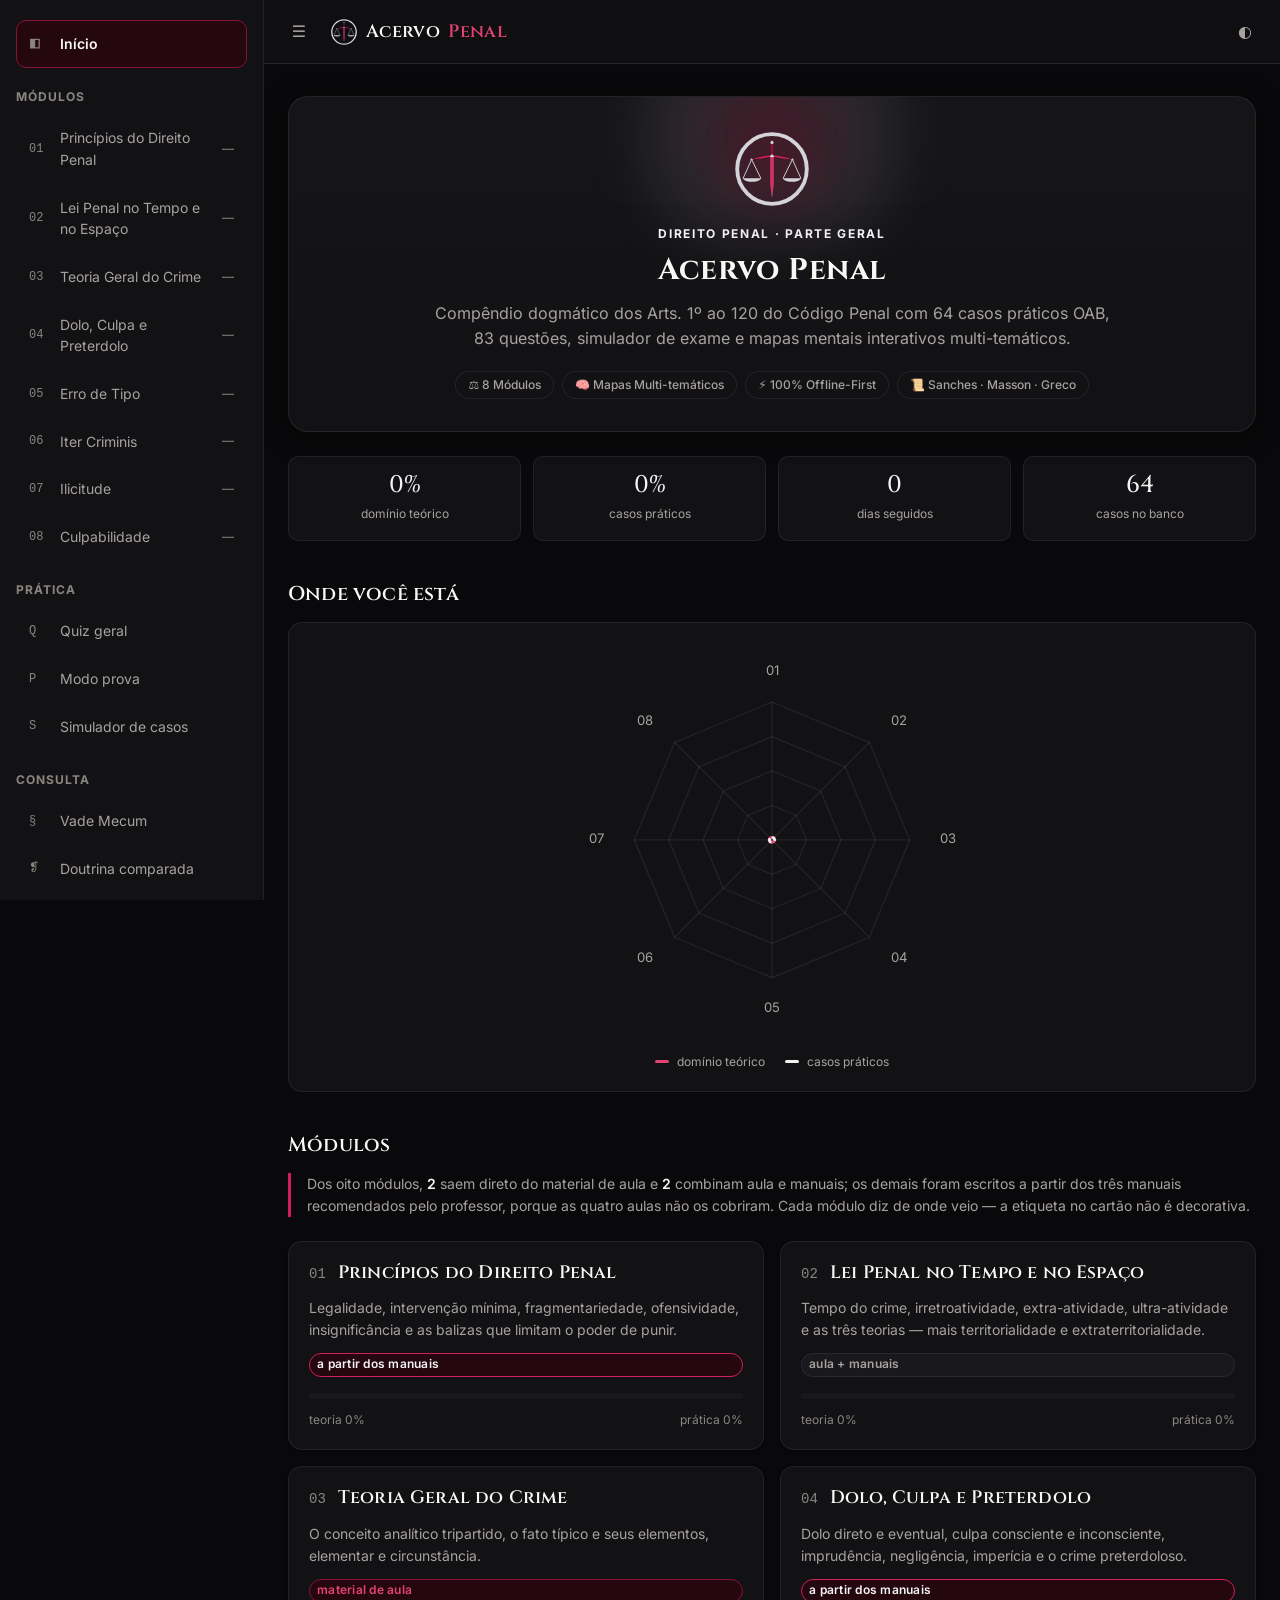
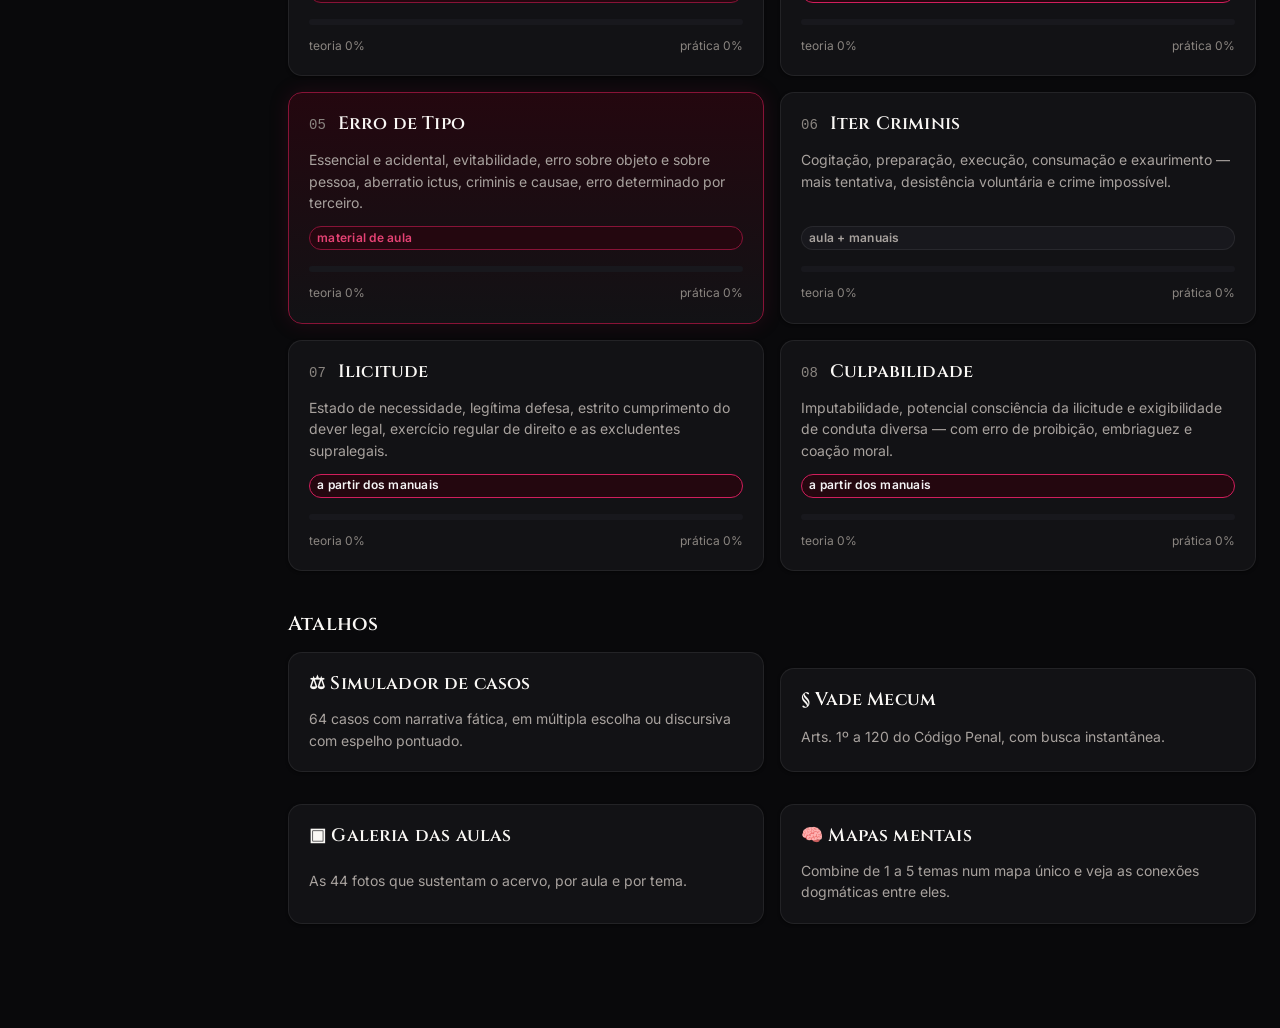
==== commit 8270ce3f: "fix(pwa): declara o apple-touch-icon, que existia mas nenhuma pagina citava O icons/apple-touch-icon" ====
--- a/index.html
+++ b/index.html
@@ -9,6 +9,7 @@
 
   <link rel="manifest" href="manifest.json">
   <link rel="icon" href="favicon.ico" sizes="any">
+  <link rel="apple-touch-icon" href="icons/apple-touch-icon.png">
   <meta name="apple-mobile-web-app-capable" content="yes">
   <meta name="apple-mobile-web-app-status-bar-style" content="black-translucent">
   <meta name="apple-mobile-web-app-title" content="Acervo Penal">
--- a/css/variables.css
+++ b/css/variables.css
@@ -1,110 +1,222 @@
+/* ═══════════════════════════════════════════════════════════════
+   FONTES — servidas da própria pasta, nunca de CDN
+
+   Aqui havia um @import do Google Fonts. Era a ÚNICA dependência
+   externa do projeto inteiro, e não funcionava justamente nos dois
+   modos que este acervo promete: no duplo clique (file://) e sem
+   internet, Cinzel e Inter simplesmente não chegavam, e a página
+   caía silenciosamente para Georgia e a fonte do sistema. A
+   tipografia de autoridade existia só para quem estivesse online.
+
+   Cinzel e Inter são licenciadas em SIL Open Font License, que
+   autoriza expressamente redistribuir os arquivos junto do projeto.
+   São variáveis: um arquivo por subconjunto cobre toda a faixa de
+   pesos, por isso font-weight declara um INTERVALO. Só latin e
+   latin-ext entram — o português cabe neles, e cirílico, grego e
+   vietnamita seriam 300 KB de peso morto no precache.
+
+   font-display: swap para o texto aparecer na fonte de sistema e
+   trocar quando a fonte chegar, em vez de piscar em branco.
+   ═══════════════════════════════════════════════════════════════ */
+
+@font-face {
+  font-family: 'Cinzel';
+  font-style: normal;
+  font-weight: 500 800;
+  font-display: swap;
+  src: url('../fonts/cinzel-var-latin.woff2') format('woff2');
+  unicode-range: U+0000-00FF, U+0131, U+0152-0153, U+02BB-02BC, U+02C6, U+02DA,
+    U+02DC, U+0304, U+0308, U+0329, U+2000-206F, U+20AC, U+2122, U+2191, U+2193,
+    U+2212, U+2215, U+FEFF, U+FFFD;
+}
+@font-face {
+  font-family: 'Cinzel';
+  font-style: normal;
+  font-weight: 500 800;
+  font-display: swap;
+  src: url('../fonts/cinzel-var-latin-ext.woff2') format('woff2');
+  unicode-range: U+0100-02BA, U+02BD-02C5, U+02C7-02CC, U+02CE-02D7, U+02DD-02FF,
+    U+0304, U+0308, U+0329, U+1D00-1DBF, U+1E00-1E9F, U+1EF2-1EFF, U+2020,
+    U+20A0-20AB, U+20AD-20C0, U+2113, U+2C60-2C7F, U+A720-A7FF;
+}
+@font-face {
+  font-family: 'Inter';
+  font-style: normal;
+  font-weight: 100 900;
+  font-display: swap;
+  src: url('../fonts/inter-var-latin.woff2') format('woff2');
+  unicode-range: U+0000-00FF, U+0131, U+0152-0153, U+02BB-02BC, U+02C6, U+02DA,
+    U+02DC, U+0304, U+0308, U+0329, U+2000-206F, U+20AC, U+2122, U+2191, U+2193,
+    U+2212, U+2215, U+FEFF, U+FFFD;
+}
+@font-face {
+  font-family: 'Inter';
+  font-style: normal;
+  font-weight: 100 900;
+  font-display: swap;
+  src: url('../fonts/inter-var-latin-ext.woff2') format('woff2');
+  unicode-range: U+0100-02BA, U+02BD-02C5, U+02C7-02CC, U+02CE-02D7, U+02DD-02FF,
+    U+0304, U+0308, U+0329, U+1D00-1DBF, U+1E00-1E9F, U+1EF2-1EFF, U+2020,
+    U+20A0-20AB, U+20AD-20C0, U+2113, U+2C60-2C7F, U+A720-A7FF;
+}
+
 /* ═══════════════════════════════════════════════════════════════
    Acervo Penal — tokens de design
-   Paleta penalista: vinho bordô + âmbar sobre ônix.
+   Identidade: VINHO + ÔNIX no escuro · VINHO + ARGILA BRANCA no claro.
 
    FONTE ÚNICA DE VERDADE. Nenhum valor cru de cor, espaço, raio,
-   sombra ou duração deve aparecer nos outros arquivos CSS. Trocar a
-   identidade visual inteira tem de ser editar só este arquivo — é o
-   que permite a rodada de refinamento no Astra sem caçar valores.
+   sombra ou duração deve aparecer nos outros arquivos CSS.
 
    ─────────────────────────────────────────────────────────────
-   SOBRE OS NÚMEROS DE CONTRASTE NOS COMENTÁRIOS
-   Todos foram medidos (WCAG 2.1, fórmula de luminância relativa)
-   contra os dois fundos reais do tema escuro: --onix-fundo #09090B
-   e --onix-superficie #18181B. O par mais apertado é sempre o da
-   superfície, então é ele que decide.
+   O QUE MUDOU NESTA RODADA, E POR QUÊ
+
+   A identidade anterior era vinho + ÂMBAR. O âmbar carregava links,
+   ícones, números, bordas de foco e realces — 60 declarações. Ele
+   saiu inteiro: a paleta agora é vinho e metal frio, sem nenhum
+   laranja ou amarelo.
+
+   Junto com ele saiu um problema de arquitetura. Os componentes
+   consumiam `var(--ambar)` DIRETAMENTE, furando a camada semântica
+   que existe logo abaixo. Por isso trocar a identidade custava caçar
+   60 lugares. Agora todo componente consome papel (`--destaque`,
+   `--traco-ativo`, `--realce-fundo`), nunca pigmento. A próxima
+   virada de identidade é editar os dois blocos deste arquivo.
+
+   ─────────────────────────────────────────────────────────────
+   A ESCADA DO VINHO — o achado que governa o tema escuro
+
+   O vinho bordô é a cor da marca, mas sobre o ônix ele quase não
+   existe. Medido (WCAG 2.1, luminância relativa) contra os três
+   fundos reais — página #09090B, card #121215, elevado #18181D:
+
+       #881337   2,08 · 1,95 · 1,85   →  só PREENCHIMENTO
+       #9F1239   2,48 · 2,33 · 2,21   →  só PREENCHIMENTO
+       #700C2B          1,58          →  só PREENCHIMENTO
+       #D11E5C   3,84 · 3,61 · 3,41   →  TRAÇO e borda   (≥3)
+       #E54274   5,08 · 4,78 · 4,52   →  TEXTO           (≥4,5)
+
+   Isso não rebaixa o vinho: como área preenchida ele é soberano —
+   o rótulo #FAF8F5 sobre #881337 dá 9,02:1. O que a escada impede
+   é o erro de usar o mesmo vinho como uma LINHA de 1px sobre preto,
+   onde ele simplesmente some. Botão, lâmina da espada, selo e barra
+   de progresso ficam com --vinho. Borda ativa e filete sobem para
+   --vinho-traco. Texto sobe para --vinho-texto.
+
+   No tema claro nada disso é preciso: sobre a argila o mesmo
+   #881337 dá 8,70:1 e comanda títulos, marca e links à vontade.
 
    Exigências: texto ≥ 4,5:1 · texto grande e componentes ≥ 3:1.
-
-   O ACHADO QUE MOLDOU ESTA PALETA
-   O vinho bordô #881337 dá 2,08:1 sobre o fundo e 1,85:1 sobre o
-   card. Ele reprova não só como texto, mas até como borda ou ícone.
-   Isso NÃO o desqualifica: ele continua sendo a cor da identidade —
-   só que como PREENCHIMENTO, onde o contraste que importa é o do
-   rótulo sobre ele (#FAF8F5 sobre #881337 = 9,02:1, folgado).
-
-   A consequência de desenho é que o vinho manda nos fundos e o
-   âmbar manda no que é interativo e no que é texto de destaque.
-   Para quando a família vinho precisar mesmo virar texto, existe
-   --vinho-texto, a menor variação da mesma matiz que passa.
-   @import url('https://fonts.googleapis.com/css2?family=Cinzel:wght@500;600;700;800&family=Inter:wght@400;500;600;700&display=swap');
+   ═══════════════════════════════════════════════════════════════ */
 
 :root {
   /* ── Identidade: vinho bordô ────────────────────────────────
-     PREENCHIMENTO APENAS. Ver a nota do cabeçalho.               */
-  --vinho:        #881337;  /* 2,08 fundo · 1,85 card — só fundo  */
-  --vinho-claro:  #991B1B;  /* 2,39 · 2,13 — hover do preenchim.  */
-  --vinho-fundo:  #2A0A14;  /* lavagem para faixas e selos        */
-
-  /* Menor clareamento da matiz vinho que passa AA como texto.
-     Usar em destaque tipográfico da família vinho no tema escuro. */
-  --vinho-texto:  #E54274;  /* 5,08 fundo · 4,52 card — AA texto  */
-
-  /* ── Acento: âmbar ──────────────────────────────────────────
-     Passa como texto com folga nos dois fundos, então é ele que
-     carrega links, ícones e números.                             */
-  --ambar:        #F59E0B;  /* 9,26 fundo · 8,25 card — AA texto  */
-  --ambar-escuro: #D97706;  /* 6,24 · 5,56 — AA texto e bordas    */
-  --ambar-fundo:  #2B1D05;  /* lavagem para realces               */
-
-  /* ── Ônix: fundos do tema escuro ───────────────────────────── */
-  --onix-fundo:      #09090B;
-  --onix-superficie: #18181B;
-  --onix-elevado:    #202024;
-  --onix-hover:      #27272A;
-  --borda-sutil:     #2E2E33;
+     Os três primeiros são PREENCHIMENTO. Ver a escada acima.     */
+  --vinho:          #881337;  /* 9,02 para o rótulo sobre ele     */
+  --vinho-claro:    #9F1239;  /* hover do preenchimento — 7,56    */
+  --vinho-profundo: #700C2B;  /* pressionado / profundidade       */
+  --vinho-fundo:  #24070F;  /* lavagem de fundo; corpo dá 15,04 */
+
+  --vinho-traco:    #D11E5C;  /* 3,41 no pior fundo — borda ativa */
+  --vinho-texto:    #E54274;  /* 4,52 no pior fundo — texto       */
+
+  /* ── Metal frio: o que era âmbar ────────────────────────────
+     Links, ícones, números e filetes. Passa com folga em tudo.
+     Duas variações bastam: a viva para o que é interativo e a
+     fosca para o metal do emblema. Uma terceira, intermediária,
+     chegou a existir aqui e saiu por não ter papel — token sem
+     consumidor é peso morto que a próxima pessoa tenta adivinhar. */
+  --platina:       #F4F4F5;  /* 16,09 no elevado                  */
+  --platina-fosca: #D4D4D8;  /* 11,97                             */
+
+  /* ── Ônix: fundos do tema escuro ─────────────────────────────
+     Mais fundos e mais próximos entre si que a versão anterior —
+     é o que dá a profundidade discreta em vez do degrau visível. */
+  --onix-fundo:   #09090B;
+  --onix-card:    #121215;
+  --onix-elevado: #18181D;
+  --onix-hover:   #202024;
+
+  /* Bordas por alfa: acompanham o fundo em vez de brigar com ele.
+     Nenhuma delas chega a 3:1, e está correto — são SEPARADORES
+     decorativos, não a fronteira única do card, que o fundo já
+     define. O que precisa de 3:1 é borda ativa e foco, e essas
+     usam --traco-ativo e --foco, medidos. */
+  --borda-sutil:  rgba(255, 255, 255, 0.07);
+  --borda-media:  rgba(255, 255, 255, 0.14);
 
   /* ── Texto do tema escuro ──────────────────────────────────── */
-  --pergaminho:      #FAF8F5;  /* 18,77 · 16,71 — títulos          */
-  --texto-claro:     #E7E5E4;  /* 15,85 · 14,11 — corpo            */
-  --texto-medio:     #A8A29E;  /*  7,89 ·  7,02 — secundário       */
-  --texto-apagado:   #8A8580;  /*  5,45 ·  4,85 — legendas         */
-
-  /* ── Estados ────────────────────────────────────────────────
-     #DC2626 dá 4,12 / 3,67: aprova como COMPONENTE (≥3) e reprova
-     como TEXTO (<4,5). Fica na borda e no fundo do alerta; o texto
-     do alerta usa --alerta-texto.                                */
-  --alerta:        #DC2626;  /* 4,12 · 3,67 — borda/fundo         */
-  --alerta-texto:  #E24B4B;  /* 5,06 · 4,51 — AA texto            */
+  --pergaminho:    #FAF8F5;
+  --texto-claro:   #E7E5E4;
+  --texto-medio:   #A8A29E;
+  --texto-apagado: #8A8580;
+
+  /* ── Estados — sóbrios, sem amarelo ─────────────────────────
+     O --atencao era #FBBF24, amarelo pleno. Virou areia mineral,
+     que passa 8,39 e não grita.                                 */
+  --alerta:        #DC2626;  /* 3,66 — borda e preenchimento     */
+  --alerta-texto:  #E08585;  /* 6,62 — AA texto                  */
   --alerta-fundo:  #2B0D0D;
-  --sucesso:       #4ADE80;  /* 12,3 · 10,9                       */
+  --sucesso:       #86C79B;  /* 8,98                             */
   --sucesso-fundo: #0A2416;
-  --atencao:       #FBBF24;  /* 11,6 · 10,3                       */
-
-  /* ── Botão primário ────────────────────────────────────────
+  --atencao:       #C9AF87;  /* 8,39                             */
+
+  /* ── Botão primário ─────────────────────────────────────────
      O preenchimento é o vinho da identidade; quem precisa passar
-     é o rótulo sobre ele, e passa com folga.                     */
+     é o rótulo sobre ele, e passa com folga.                    */
   --btn-primario-bg:       var(--vinho);
   --btn-primario-fg:       var(--pergaminho);  /* 9,02 sobre vinho */
   --btn-primario-bg-hover: var(--vinho-claro);
-  --btn-primario-fg-hover: var(--pergaminho);  /* 7,84 — ainda AA  */
+  --btn-primario-fg-hover: var(--pergaminho);  /* 7,56 — ainda AA  */
 
   /* ── Semânticos: é o que o resto do CSS consome ─────────────
-     Nunca use os tokens de paleta acima diretamente nos outros
-     arquivos. Consuma daqui — é o que faz o tema claro funcionar
-     sem reescrever componente nenhum.                            */
+     NUNCA use os tokens de paleta acima nos outros arquivos.
+     Consuma daqui — é o que faz o tema claro funcionar sem
+     reescrever componente nenhum.                               */
   --bg:            var(--onix-fundo);
-  --bg-superficie: var(--onix-superficie);
+  --bg-superficie: var(--onix-card);
   --bg-elevado:    var(--onix-elevado);
   --bg-hover:      var(--onix-hover);
   --borda:         var(--borda-sutil);
 
-  --texto:           var(--texto-claro);
-  --texto-titulo:    var(--pergaminho);
+  --texto:            var(--texto-claro);
+  --texto-titulo:     var(--pergaminho);
   --texto-secundario: var(--texto-medio);
-  --texto-suave:     var(--texto-apagado);
-
-  --link:       var(--ambar);
-  --link-hover: #FBBF24;
-  --destaque:   var(--ambar);
-  --marca:      var(--vinho);
-
-  /* ── Níveis do simulador de casos práticos ─────────────────
-     Todos medidos como texto sobre a superfície do card.         */
-  --nivel-1: #4ADE80;  /* básico          — 10,9 */
-  --nivel-2: #F59E0B;  /* intermediário   —  8,25 */
-  --nivel-3: #E54274;  /* avançado        —  4,52 */
-  --nivel-4: #C084FC;  /* alta complexid. —  6,90 */
+  --texto-suave:      var(--texto-apagado);
+
+  /* O link é platina — e platina fica a 1,14:1 do texto do corpo,
+     ou seja, a cor sozinha NÃO distingue link de texto (WCAG 1.4.1).
+     Por isso o sublinhado em prosa não é enfeite: é o que carrega a
+     distinção. Fora da prosa (nav, chips, botões) a forma e a
+     posição já distinguem, e ali a platina anda limpa. */
+  --link:       var(--platina);
+  --link-hover: #FFFFFF;
+  --destaque:   var(--platina);
+  --marca:      var(--vinho-texto);
+
+  /* Papéis que antes eram âmbar cru espalhado pelos componentes. */
+  --traco-ativo:   var(--vinho-traco);   /* borda ativa, filete   */
+  --borda-forte:   var(--vinho-traco);   /* hover de borda        */
+  --realce-fundo:  var(--vinho-fundo); /* lavagem de destaque   */
+  --foco:          var(--platina);       /* anel de foco — 16,09  */
+
+  /* ── Emblema da espada-balança ──────────────────────────────
+     Metal em platina no escuro, bronze na argila. A lâmina precisa
+     da escada do vinho para não sumir no ônix — ver o comentário
+     do bloco .emblema-svg em components.css.                     */
+  --emblema-metal:  var(--platina-fosca);
+  --emblema-lamina: var(--vinho-traco);
+  --emblema-cabo:   var(--vinho);
+
+  /* Brilho das conexões cruzadas do mapa: metal frio no escuro. */
+  --mapa-brilho:       rgba(244, 244, 245, 0.35);
+  --mapa-brilho-forte: rgba(244, 244, 245, 0.60);
+
+  /* ── Níveis do simulador ────────────────────────────────────
+     Medidos como texto sobre os três fundos escuros.             */
+  --nivel-1: #86C79B;  /* básico          — 8,98 */
+  --nivel-2: #C9AF87;  /* intermediário   — 8,39 */
+  --nivel-3: #CE8CA6;  /* avançado        — 6,68 */
+  --nivel-4: #B394D6;  /* alta complexid. — 6,84 */
 
   /* ── Correção discursiva ───────────────────────────────────── */
   --quesito-ok:      var(--sucesso);
@@ -112,13 +224,16 @@
   --quesito-falta:   var(--alerta-texto);
 
   /* ── Tipografia ────────────────────────────────────────────
-     Serifada para o texto de leitura longa e para os títulos —
-     é o registro do documento jurídico. Sem serifa para interface,
-     rótulos e dados.                                             */
-  --fonte-titulo: 'Cinzel', 'Merriweather', Georgia, serif;
-  --fonte-leitura: 'Merriweather', Georgia, 'Times New Roman', serif;
-  --fonte-ui: 'Source Sans 3', 'Inter', system-ui, -apple-system, sans-serif;
-  --fonte-mono: 'JetBrains Mono', ui-monospace, 'Courier New', monospace;
+     Cinzel nos títulos — capitular romana, o registro do documento
+     jurídico. Inter na interface. As duas estão VENDADAS em fonts/
+     como woff2: o @import do Google Fonts que existia aqui era a
+     única dependência externa do projeto e não carregava nem no
+     duplo clique (file://) nem offline, justamente os dois modos
+     que este acervo promete.                                     */
+  --fonte-titulo:  'Cinzel', Georgia, 'Times New Roman', serif;
+  --fonte-leitura: 'Inter', system-ui, -apple-system, sans-serif;
+  --fonte-ui:      'Inter', system-ui, -apple-system, sans-serif;
+  --fonte-mono:    ui-monospace, 'SF Mono', 'Cascadia Mono', 'Courier New', monospace;
 
   --texto-xs:   0.75rem;
   --texto-sm:   0.875rem;
@@ -131,7 +246,7 @@
 
   --entrelinha-justa:    1.25;
   --entrelinha-normal:   1.55;
-  --entrelinha-relaxada: 1.75;  /* leitura longa em serifada */
+  --entrelinha-relaxada: 1.75;  /* leitura longa */
 
   /* ── Espaçamento ───────────────────────────────────────────── */
   --esp-1:  0.25rem;
@@ -156,90 +271,102 @@
   --sombra-sm:   0 1px 3px rgba(0, 0, 0, 0.5);
   --sombra-md:   0 4px 24px rgba(0, 0, 0, 0.55);
   --sombra-lg:   0 12px 40px rgba(0, 0, 0, 0.7);
-  --sombra-halo: 0 0 0 1px rgba(136, 19, 55, 0.5), 0 0 24px rgba(245, 158, 11, 0.15);
+  --sombra-halo: 0 0 0 1px rgba(136, 19, 55, 0.55), 0 0 28px rgba(136, 19, 55, 0.18);
 
   /* ── Vidro ─────────────────────────────────────────────────── */
-  --vidro-bg:     rgba(24, 24, 27, 0.85);
-  --vidro-blur:   blur(16px);
-  --vidro-borda:  rgba(250, 248, 245, 0.07);
-
-  /* ── Movimento ─────────────────────────────────────────────
-     Seção isolada de propósito: as microinterações da rodada no
-     Astra entram aqui, sem precisar caçar durações no resto.      */
+  --vidro-bg:    rgba(18, 18, 21, 0.82);
+  --vidro-blur:  blur(18px);
+  --vidro-borda: rgba(255, 255, 255, 0.09);
+
+  /* ── Movimento ─────────────────────────────────────────────── */
   --ease:      200ms ease-out;
   --ease-slow: 320ms cubic-bezier(0.22, 1, 0.36, 1);
 
   /* ── Layout ────────────────────────────────────────────────── */
-  --sidebar-w:   264px;
+  --sidebar-w:    264px;
   --conteudo-max: 1080px;
-  --header-h:    64px;
-  --bottomnav-h: 60px;
+  --header-h:     64px;
+  --bottomnav-h:  60px;
 }
 
 /* ═══════════════════════════════════════════════════════════════
-   TEMA CLARO — "pergaminho"
-
-   Aqui a hierarquia se inverte, e é uma inversão feliz: sobre o
-   pergaminho o vinho #881337 dá 9,02:1 e vira excelente cor de
-   texto e de link. Já o âmbar #D97706, que brilhava no escuro,
-   despenca para 3,01:1 e reprova — precisa escurecer para #A75B05.
+   TEMA CLARO — "argila branca"
+
+   Não é branco de tela, que cansa em leitura longa: é o tom pétreo
+   e fosco da argila, com a mesma função do papel nobre. Sobre ela o
+   vinho #881337 dá 8,70:1 e assume o que no escuro coube à platina —
+   títulos, marca, links e bordas ativas. A escada do vinho não é
+   necessária aqui: o pigmento da identidade passa direto.
+
+   A ELEVAÇÃO INVERTE, E ISSO É DELIBERADO
+   No escuro, subir de plano é CLAREAR (#09090B → #121215 → #18181D).
+   No claro é o contrário: a página é a argila e o card é mais claro
+   que ela (#F6F4EE → #FFFFFF), como uma folha pousada sobre a mesa.
+   Os componentes não sabem disso — consomem --bg-superficie e
+   --bg-elevado e recebem a ordem certa de cada tema.
 
    Só tokens são redefinidos. Nenhum componente é reescrito.
    ═══════════════════════════════════════════════════════════════ */
 
 [data-tema="claro"] {
-  --bg:            #FAF8F5;
-  --bg-superficie: #F5F1EA;
-  --bg-elevado:    #EFEAE1;
-  --bg-hover:      #E8E2D7;
-  --borda:         #DDD5C8;
-
-  --texto:            #1C1917;  /* 16,50 fundo · 15,53 superfície */
-  --texto-titulo:     #1C1917;
-  --texto-secundario: #57534E;  /*  7,20 ·  6,78 */
-  --texto-suave:      #69625F;  /* 4,6+ em todos os fundos claros, inclusive as lavagens */
-
-  --link:       #881337;  /* 9,02 · 8,50 — o vinho brilha no claro */
-  --link-hover: #991B1B;  /* 7,84 · 7,39 */
-  --destaque:   #A75B05;  /* âmbar escurecido: 4,78 · 4,50 */
-  --marca:      var(--vinho);
-
-  /* ── Tokens de paleta que viram TEXTO ───────────────────────
-     Estes existem porque 44 declaracoes pelo CSS usam
-     `color: var(--ambar)`, `var(--sucesso)` e afins. No tema escuro
-     eles brilham; sobre o pergaminho reprovam todos — o ambar #F59E0B
-     cai para 2,0:1 e o verde #4ADE80 some no fundo.
-
-     Redefinir aqui o proprio token conserta os 44 pontos de uma vez,
-     em vez de caçar cada regra. Os valores sao a menor variacao de
-     cada matiz que passa 4,5:1 em TODOS os fundos claros do tema
-     (pagina, superficie, elevado e as lavagens de destaque).        */
-  --ambar:        #935F06;  /* 4,52 no pior fundo claro */
-  --ambar-escuro: #A05804;  /* 4,50 */
-  --sucesso:      #167A3B;  /* 4,52 */
-  --atencao:      #896403;  /* 4,51 */
-  /* O vinho da identidade passa com folga sobre o pergaminho (8,50),
-     entao aqui ele proprio faz o papel que --vinho-texto faz no escuro. */
-  --vinho-texto:  #881337;  /* 9,02 · 8,50 */
-
-  --alerta-texto: #C22020;  /* 4,6+ inclusive sobre --alerta-fundo */
-  --alerta-fundo: #FDECEC;
-  --sucesso-fundo: #E8F6EC;
-  --ambar-fundo:  #FBF2E0;
-  --vinho-fundo:  #F7E9ED;
-
-  /* Níveis do simulador, reescurecidos para o fundo claro. */
-  --nivel-1: #15803D;
-  --nivel-2: #A75B05;
-  --nivel-3: #A8124A;
-  --nivel-4: #7E22CE;
-
-  --sombra-sm:   0 1px 3px rgba(28, 25, 23, 0.10);
-  --sombra-md:   0 4px 24px rgba(28, 25, 23, 0.12);
-  --sombra-lg:   0 12px 40px rgba(28, 25, 23, 0.16);
-  --sombra-halo: 0 0 0 1px rgba(136, 19, 55, 0.35), 0 0 24px rgba(136, 19, 55, 0.10);
-
-  --vidro-bg:    rgba(250, 248, 245, 0.88);
+  --bg:            #F6F4EE;  /* argila                            */
+  --bg-superficie: #FFFFFF;  /* a folha sobre a mesa              */
+  --bg-elevado:    #FBF9F5;
+  --bg-hover:      #EFECE4;
+  --borda:         #DDD8CE;  /* argila mineral                    */
+
+  --texto:            #1C1917;  /* 15,90 na argila · 17,49 no card */
+  --texto-titulo:     #881337;  /* 8,70 · 9,57 — o vinho comanda   */
+  --texto-secundario: #57534E;  /* 6,46 no pior fundo claro        */
+  --texto-suave:      #69625F;  /* 5,06                            */
+
+  --link:       #881337;  /* 8,70 · 9,57 */
+  --link-hover: #700C2B;  /* mais profundo no hover, não mais claro */
+  --destaque:   #881337;
+  --marca:      #881337;
+
+  --traco-ativo:  #881337;
+  --borda-forte:  #881337;
+  --realce-fundo: #F7E9ED;  /* lavagem de vinho sobre argila */
+  --foco:         #881337;  /* 8,70 — bem acima dos 3:1 do anel */
+
+  /* No claro o metal do emblema vira bronze e a lâmina volta ao
+     vinho pleno, que sobre o card dá 9,57.                       */
+  --emblema-metal:  #7D5F2C;  /* 5,02 */
+  --emblema-lamina: #881337;
+  --emblema-cabo:   #700C2B;
+
+  --mapa-brilho:       rgba(136, 19, 55, 0.30);
+  --mapa-brilho-forte: rgba(136, 19, 55, 0.55);
+
+  /* ── Paleta reescurecida para o fundo claro ─────────────────
+     Os tokens de estado são consumidos como COR DE TEXTO em
+     dezenas de regras. No escuro eles clareiam; sobre a argila
+     todos reprovariam. Redefinir o token conserta todos os pontos
+     de uma vez. Valores medidos nos quatro fundos claros.        */
+  --sucesso:      #2A6B42;  /* 5,42 */
+  --atencao:      #7A5D2A;  /* 5,19 */
+  --alerta:       #B02525;
+  --alerta-texto: #B02525;  /* 5,67 */
+
+  --alerta-fundo:  #FBEAEA;
+  --sucesso-fundo: #E9F4ED;
+  --vinho-fundo: #F7E9ED;
+  --vinho-texto:   #881337;  /* no claro o próprio vinho é texto */
+  --vinho-traco:   #881337;
+
+  /* Níveis do simulador, reescurecidos. */
+  --nivel-1: #2A6B42;  /* 5,42 */
+  --nivel-2: #7D5F2C;  /* 5,02 */
+  --nivel-3: #9B3F5E;  /* 5,45 */
+  --nivel-4: #6B4E9B;  /* 5,58 */
+
+  --sombra-sm:   0 1px 2px rgba(28, 25, 23, 0.06);
+  --sombra-md:   0 4px 20px rgba(28, 25, 23, 0.09);
+  --sombra-lg:   0 12px 40px rgba(28, 25, 23, 0.13);
+  --sombra-halo: 0 0 0 1px rgba(136, 19, 55, 0.30), 0 0 24px rgba(136, 19, 55, 0.10);
+
+  --vidro-bg:    rgba(255, 255, 255, 0.86);
   --vidro-borda: rgba(28, 25, 23, 0.08);
 }
 
@@ -261,11 +388,11 @@
   :root {
     --texto-secundario: var(--texto-claro);
     --texto-suave:      var(--texto-medio);
-    --borda:            #4A4A52;
+    --borda:            rgba(255, 255, 255, 0.32);
   }
   [data-tema="claro"] {
     --texto-secundario: #1C1917;
     --texto-suave:      #44403C;
-    --borda:            #B9AE9C;
+    --borda:            #B4ACA0;
   }
 }
--- a/css/base.css
+++ b/css/base.css
@@ -40,13 +40,43 @@
   line-height: var(--entrelinha-relaxada);
 }
 
+/* ── Links ───────────────────────────────────────────────────
+   No tema escuro o link é platina — e platina fica a 1,14:1 do
+   texto do corpo. Medido: a cor sozinha NÃO distingue link de
+   texto, o que reprova o critério 1.4.1 (uso da cor) da WCAG.
+
+   Daí a divisão abaixo. Dentro de PROSA o sublinhado é obrigatório,
+   porque ali o link nasce cercado de texto e não há outra pista.
+   Fora dela — navegação, chips, botões, cartões — a forma, a caixa
+   e a posição já distinguem, e o sublinhado só sujaria. É a mesma
+   divisão que Apple e Linear fazem, e aqui ela não é estética: é o
+   que sustenta o critério.                                        */
 a {
   color: var(--link);
+  text-decoration: none;
   text-decoration-thickness: 1px;
-  text-underline-offset: 2px;
-  transition: color var(--ease);
+  text-underline-offset: 3px;
+  transition: color var(--ease), text-decoration-color var(--ease);
 }
 a:hover { color: var(--link-hover); }
+
+/* Prosa: parágrafo, item de lista, citação, célula e definição —
+   os lugares onde o link aparece dentro de texto corrido. */
+p > a,
+li > a,
+blockquote a,
+td > a,
+dd > a,
+.acc-inner a {
+  text-decoration: underline;
+  text-decoration-color: color-mix(in srgb, currentColor 45%, transparent);
+}
+p > a:hover,
+li > a:hover,
+blockquote a:hover,
+td > a:hover,
+dd > a:hover,
+.acc-inner a:hover { text-decoration-color: currentColor; }
 
 ul, ol { margin: 0 0 var(--esp-4); padding-left: var(--esp-6); }
 li { margin-bottom: var(--esp-2); }
@@ -96,7 +126,7 @@
    :focus-visible em vez de :focus para o anel não aparecer em
    clique de mouse, só em navegação por teclado.                */
 :focus-visible {
-  outline: 2px solid var(--ambar);
+  outline: 2px solid var(--foco);
   outline-offset: 2px;
   border-radius: var(--raio-sm);
 }
--- a/css/layout.css
+++ b/css/layout.css
@@ -37,7 +37,7 @@
   text-decoration: none;
   letter-spacing: 0.02em;
 }
-.topbar-marca span { color: var(--ambar); }
+.topbar-marca span { color: var(--marca); }
 .topbar-emblema {
   width: 28px;
   height: 28px;
@@ -116,7 +116,7 @@
   min-width: 1.6em;
 }
 .nav-item-txt { flex: 1; }
-.nav-item-pct { font-size: var(--texto-xs); color: var(--ambar); }
+.nav-item-pct { font-size: var(--texto-xs); color: var(--destaque); }
 .nav-item-pct.apagado { color: var(--texto-suave); }
 .nav-item[aria-disabled="true"] { opacity: 0.45; pointer-events: none; }
 
@@ -154,7 +154,7 @@
 .stat-valor {
   font-family: var(--fonte-titulo);
   font-size: var(--texto-2xl);
-  color: var(--ambar);
+  color: var(--destaque);
   line-height: 1;
 }
 .stat-rotulo {
@@ -186,7 +186,7 @@
   text-decoration: none;
   font-size: var(--texto-xs);
 }
-.bn-item.ativo, .bn-item[aria-current="page"] { color: var(--ambar); }
+.bn-item.ativo, .bn-item[aria-current="page"] { color: var(--destaque); }
 .bn-icone { font-size: var(--texto-lg); line-height: 1; }
 
 body.tem-bottomnav .main { padding-bottom: calc(var(--bottomnav-h) + var(--esp-8)); }
--- a/css/components.css
+++ b/css/components.css
@@ -18,7 +18,7 @@
   font-weight: 500;
   transition: background-color var(--ease), border-color var(--ease), color var(--ease), transform var(--ease);
 }
-.btn:hover { background-color: var(--bg-hover); border-color: var(--ambar-escuro); }
+.btn:hover { background-color: var(--bg-hover); border-color: var(--borda-forte); }
 .btn:active { transform: translateY(1px); }
 .btn:disabled { opacity: 0.45; cursor: not-allowed; transform: none; }
 .btn:disabled:hover { background-color: var(--bg-elevado); border-color: var(--borda); }
@@ -71,7 +71,7 @@
   font-size: var(--texto-sm);
   transition: all var(--ease);
 }
-.chip:hover { border-color: var(--ambar-escuro); color: var(--texto); }
+.chip:hover { border-color: var(--borda-forte); color: var(--texto); }
 
 /* O CSS lê o próprio atributo de acessibilidade: um estado só, sem
    risco de a classe e o ARIA discordarem. */
@@ -82,7 +82,7 @@
   font-weight: 600;
 }
 .chip[aria-pressed="true"] .chip-marca { opacity: 1; }
-.chip-marca { opacity: 0; color: var(--ambar); transition: opacity var(--ease); }
+.chip-marca { opacity: 0; color: var(--destaque); transition: opacity var(--ease); }
 .chip-contagem { font-size: var(--texto-xs); color: var(--texto-suave); }
 .chip:disabled { opacity: 0.4; cursor: not-allowed; }
 
@@ -117,20 +117,20 @@
   white-space: nowrap;
 }
 .selo-aula   { background-color: var(--vinho-fundo);  color: var(--vinho-texto);  border: 1px solid var(--vinho); }
-.selo-manual { background-color: var(--ambar-fundo);  color: var(--ambar);        border: 1px solid var(--ambar-escuro); }
+.selo-manual { background-color: var(--realce-fundo);  color: var(--destaque);        border: 1px solid var(--borda-forte); }
 .selo-lei    { background-color: var(--sucesso-fundo); color: var(--sucesso);     border: 1px solid var(--sucesso); }
 .selo-misto  { background-color: var(--bg-elevado);   color: var(--texto-secundario); border: 1px solid var(--borda); }
 
 /* ── Blocos de destaque e alerta ────────────────────────────── */
 
 .destaque {
-  background-color: var(--ambar-fundo);
-  border-left: 3px solid var(--ambar);
+  background-color: var(--realce-fundo);
+  border-left: 3px solid var(--traco-ativo);
   border-radius: 0 var(--raio-md) var(--raio-md) 0;
   padding: var(--esp-4) var(--esp-5);
   margin-bottom: var(--esp-4);
 }
-.destaque-titulo { color: var(--ambar); font-weight: 600; margin-bottom: var(--esp-2); }
+.destaque-titulo { color: var(--destaque); font-weight: 600; margin-bottom: var(--esp-2); }
 
 /* O #DC2626 fica na BORDA (aprova como componente, 4,12:1) e o texto
    usa --alerta-texto, que passa como texto. Ver variables.css. */
@@ -148,7 +148,7 @@
 .artigo-cp {
   background-color: var(--bg-elevado);
   border: 1px solid var(--borda);
-  border-left: 3px solid var(--ambar-escuro);
+  border-left: 3px solid var(--borda-forte);
   border-radius: 0 var(--raio-md) var(--raio-md) 0;
   padding: var(--esp-4) var(--esp-5);
   margin-bottom: var(--esp-4);
@@ -227,7 +227,7 @@
     display: block;
     font-size: var(--texto-xs);
     font-weight: 600;
-    color: var(--ambar);
+    color: var(--destaque);
     margin-bottom: var(--esp-1);
   }
 }
@@ -242,7 +242,7 @@
 }
 .barra-preenchida {
   height: 100%;
-  background: linear-gradient(90deg, var(--vinho), var(--ambar));
+  background: linear-gradient(90deg, var(--vinho-profundo), var(--vinho) 60%, var(--vinho-traco));
   border-radius: var(--raio-full);
   transition: width var(--ease-slow);
 }
@@ -255,6 +255,32 @@
   color: var(--texto-secundario);
 }
 .vazio-icone { font-size: var(--texto-4xl); opacity: 0.5; display: block; margin-bottom: var(--esp-3); }
+
+/* ── Nota de fonte ───────────────────────────────────────────
+   A linha miúda que diz de onde a informação veio — a procedência
+   de um artigo, a página de um manual, o aviso de vigência. É o
+   componente que sustenta a promessa deste acervo de nunca afirmar
+   sem dizer de onde tirou, então ela aparece em oito das nove
+   páginas.
+
+   Ela morava em simulador.css sob o nome `.sim-nota-fonte`, e esse
+   arquivo só é carregado por simulador.html. Nas outras oito páginas
+   a classe não existia: o texto saía a 16px em cor de corpo, quando
+   devia sair a 12px em cor suave. Não quebrava nada, e por isso
+   passou — foi a varredura de rolagem horizontal que a encontrou.
+
+   O overflow-wrap não é zelo excessivo: a nota do Vade Mecum cita a
+   URL do Planalto por extenso, 351 px de texto sem um único espaço,
+   dentro de uma coluna de 328 px. Era essa URL que empurrava a página
+   inteira 7 px para o lado no celular.                             */
+.nota-fonte {
+  margin-top: var(--esp-3);
+  font-size: var(--texto-xs);
+  color: var(--texto-suave);
+  line-height: var(--entrelinha-normal);
+  overflow-wrap: anywhere;
+}
+.nota-fonte a { overflow-wrap: anywhere; }
 
 /* ── Correções de tela estreita ──────────────────────────────
    Medido a 375x812: o selo de origem tem `white-space: nowrap` e
@@ -285,36 +311,54 @@
   select,
   textarea { min-height: 44px; }
   .marco-campo { min-height: 44px; }
-}
-
-/* ── Emblema Oficial da Espada-Balança ──────────────────────── */
+
+  /* O range ficava de fora da regra acima porque esticar sua ALTURA
+     engordaria a trilha. Só que a trilha media 16 px, e é ela a área
+     que o dedo tem para arrastar — abaixo dos 24 px do critério 2.5.8
+     da WCAG 2.2. A saída é dar altura ao CAMPO e deixar a trilha com
+     a espessura que tinha: o navegador centraliza a trilha na caixa,
+     então o alvo cresce sem que nada engorde na tela.               */
+  input[type="range"] {
+    height: 44px;
+    background: transparent;
+  }
+}
+
+/* ── Emblema Oficial da Espada-Balança ────────────────────────
+   O metal — anel, corda, pratos, fio — é platina no escuro e bronze
+   sobre a argila. A espada é a peça vinho.
+
+   Uma armadilha que a medição pegou: a lâmina em --vinho #881337 dá
+   1,95:1 sobre o ônix, e o emblema sumia na topbar e no hero. No
+   escuro a lâmina sobe para --vinho-traco (3,41), que ainda é da
+   família vinho e é visível; no claro o #881337 dá 9,57 sobre o card
+   e fica como está. Os dois casos moram em --emblema-lamina, então
+   isso é um token, não duas regras espalhadas.                     */
 .emblema-svg {
   display: inline-block;
   vertical-align: middle;
 }
-.emblema-svg .emb-anel {
-  stroke: var(--ambar);
-}
+.emblema-svg .emb-anel,
 .emblema-svg .emb-corda {
-  stroke: var(--ambar);
-}
-.emblema-svg .emb-detalhe-ouro {
-  fill: var(--ambar);
-}
+  stroke: var(--emblema-metal);
+}
+.emblema-svg .emb-detalhe-ouro,
 .emblema-svg .emb-prato-esq,
+.emblema-svg .emb-prato-dir {
+  fill: var(--emblema-metal);
+}
 .emblema-svg .emb-guarda-esq,
+.emblema-svg .emb-guarda-dir,
 .emblema-svg .emb-lamina-esq,
+.emblema-svg .emb-lamina-dir {
+  fill: var(--emblema-lamina);
+}
 .emblema-svg .emb-cabo {
-  fill: var(--vinho);
-}
-.emblema-svg .emb-prato-dir,
-.emblema-svg .emb-guarda-dir,
-.emblema-svg .emb-lamina-dir {
-  fill: var(--vinho-claro);
+  fill: var(--emblema-cabo);
 }
 .emblema-svg .emb-fio {
-  stroke: var(--ambar);
-  opacity: 0.85;
+  stroke: var(--emblema-metal);
+  opacity: 0.7;
 }
 
 /* ── Hero Solene da Página Inicial ──────────────────────────── */
@@ -346,7 +390,7 @@
   transform: translateX(-50%);
   width: 320px;
   height: 200px;
-  background: radial-gradient(circle, rgba(136, 19, 55, 0.35) 0%, rgba(217, 119, 6, 0.15) 50%, transparent 80%);
+  background: radial-gradient(circle, rgba(136, 19, 55, 0.42) 0%, rgba(244, 244, 245, 0.10) 52%, transparent 78%);
   pointer-events: none;
   filter: blur(28px);
 }
@@ -361,7 +405,7 @@
 .hero-emblema-wrapper .emblema-svg {
   width: 80px;
   height: 80px;
-  filter: drop-shadow(0 0 18px rgba(217, 119, 6, 0.35));
+  filter: drop-shadow(0 0 20px rgba(136, 19, 55, 0.45));
   transition: transform var(--ease-slow);
 }
 
@@ -376,7 +420,7 @@
   font-weight: 700;
   letter-spacing: 0.14em;
   text-transform: uppercase;
-  color: var(--ambar);
+  color: var(--destaque);
   margin-bottom: var(--esp-2);
 }
 
@@ -421,7 +465,7 @@
 }
 
 .hero-badge:hover {
-  border-color: var(--ambar);
+  border-color: var(--traco-ativo);
   color: var(--texto);
 }
 
--- a/css/paginas.css
+++ b/css/paginas.css
@@ -67,13 +67,13 @@
 .radar-teia { fill: none; stroke: var(--borda); stroke-width: 1; }
 .radar-eixo { stroke: var(--borda); stroke-width: 1; }
 .radar-area-teoria { fill: rgba(136, 19, 55, 0.35); stroke: var(--vinho-texto); stroke-width: 2; }
-.radar-area-pratica { fill: rgba(245, 158, 11, 0.2); stroke: var(--ambar); stroke-width: 2; stroke-dasharray: 4 3; }
+.radar-area-pratica { fill: rgba(244, 244, 245, 0.14); stroke: var(--destaque); stroke-width: 2; stroke-dasharray: 4 3; }
 .radar-rotulo { fill: var(--texto-secundario); font-size: 10px; font-family: var(--fonte-ui); }
 .radar-legenda { display: flex; justify-content: center; gap: var(--esp-5); margin-top: var(--esp-4); font-size: var(--texto-xs); }
 .radar-chave { display: inline-flex; align-items: center; gap: var(--esp-2); color: var(--texto-secundario); }
 .radar-amostra { width: 14px; height: 3px; border-radius: 2px; display: inline-block; }
 .radar-amostra.teoria { background-color: var(--vinho-texto); }
-.radar-amostra.pratica { background-color: var(--ambar); }
+.radar-amostra.pratica { background-color: var(--destaque); }
 
 /* ── Vade Mecum ─────────────────────────────────────────────── */
 
@@ -94,7 +94,7 @@
   color: var(--texto);
   font-size: var(--texto-base);
 }
-.vm-campo:focus { border-color: var(--ambar-escuro); }
+.vm-campo:focus { border-color: var(--borda-forte); }
 .vm-contagem { margin-top: var(--esp-2); font-size: var(--texto-sm); color: var(--texto-suave); }
 
 .vm-artigo {
@@ -105,7 +105,7 @@
 .vm-numero {
   font-family: var(--fonte-titulo);
   font-size: var(--texto-lg);
-  color: var(--ambar);
+  color: var(--destaque);
   white-space: nowrap;
 }
 .vm-rubrica {
@@ -127,7 +127,7 @@
   font-family: var(--fonte-ui);
   font-size: var(--texto-xs);
   font-weight: 600;
-  color: var(--ambar);
+  color: var(--destaque);
   margin-bottom: var(--esp-1);
 }
 .vm-alteracoes {
@@ -135,7 +135,7 @@
   font-size: var(--texto-xs);
   color: var(--texto-suave);
 }
-.vm-marca { background-color: var(--ambar-fundo); color: var(--ambar); border-radius: 2px; padding: 0 2px; }
+.vm-marca { background-color: var(--realce-fundo); color: var(--destaque); border-radius: 2px; padding: 0 2px; }
 
 /* ── Galeria ────────────────────────────────────────────────── */
 
@@ -156,7 +156,7 @@
   cursor: zoom-in;
   transition: border-color var(--ease), transform var(--ease);
 }
-.gal-item:hover { border-color: var(--ambar); transform: translateY(-2px); }
+.gal-item:hover { border-color: var(--traco-ativo); transform: translateY(-2px); }
 .gal-item img { display: block; width: 100%; height: 150px; object-fit: cover; }
 .gal-item-legenda {
   padding: var(--esp-2) var(--esp-3);
@@ -177,7 +177,7 @@
   color: var(--texto);
 }
 .gal-selo-tipo.tipo-lousa { color: var(--vinho-texto); }
-.gal-selo-tipo.tipo-slide { color: var(--ambar); }
+.gal-selo-tipo.tipo-slide { color: var(--destaque); }
 .gal-selo-tipo.tipo-anotacao { color: var(--sucesso); }
 
 /* Lightbox */
@@ -226,7 +226,7 @@
 .marco-tempo {
   font-family: var(--fonte-mono);
   font-size: var(--texto-sm);
-  color: var(--ambar);
+  color: var(--destaque);
   min-width: 5.5ch;
 }
 .marco-tempo.pendente { color: var(--texto-suave); }
@@ -251,7 +251,7 @@
 .mod-aviso-origem {
   font-size: var(--texto-sm);
   color: var(--texto-secundario);
-  border-left: 3px solid var(--ambar-escuro);
+  border-left: 3px solid var(--borda-forte);
   padding-left: var(--esp-4);
   margin-bottom: var(--esp-6);
 }
@@ -264,7 +264,7 @@
   color: var(--texto-secundario);
   font-size: var(--texto-sm);
 }
-.aba[aria-selected="true"] { color: var(--ambar); border-bottom-color: var(--ambar); font-weight: 600; }
+.aba[aria-selected="true"] { color: var(--destaque); border-bottom-color: var(--traco-ativo); font-weight: 600; }
 
 .flashcard {
   perspective: 1200px;
@@ -383,7 +383,7 @@
 .dout-tema-meta { display: flex; flex-wrap: wrap; gap: var(--esp-2); align-items: center; }
 
 .chip-link { text-decoration: none; }
-.chip-link:hover { border-color: var(--ambar); color: var(--texto); }
+.chip-link:hover { border-color: var(--traco-ativo); color: var(--texto); }
 
 .dout-cobertura {
   font-size: var(--texto-xs);
@@ -421,7 +421,7 @@
   display: inline-block;
   font-family: var(--fonte-mono);
   font-size: var(--texto-xs);
-  color: var(--ambar);
+  color: var(--destaque);
   margin-bottom: var(--esp-2);
 }
 .dout-bloco p { font-size: var(--texto-sm); margin-bottom: var(--esp-2); }
@@ -434,7 +434,7 @@
   font-size: var(--texto-sm);
 }
 .dout-sintese.convergencia { background-color: var(--sucesso-fundo); border-left: 3px solid var(--sucesso); }
-.dout-sintese.divergencia { background-color: var(--ambar-fundo); border-left: 3px solid var(--ambar); }
+.dout-sintese.divergencia { background-color: var(--realce-fundo); border-left: 3px solid var(--traco-ativo); }
 .dout-nota-aula {
   font-size: var(--texto-sm);
   color: var(--texto-secundario);
